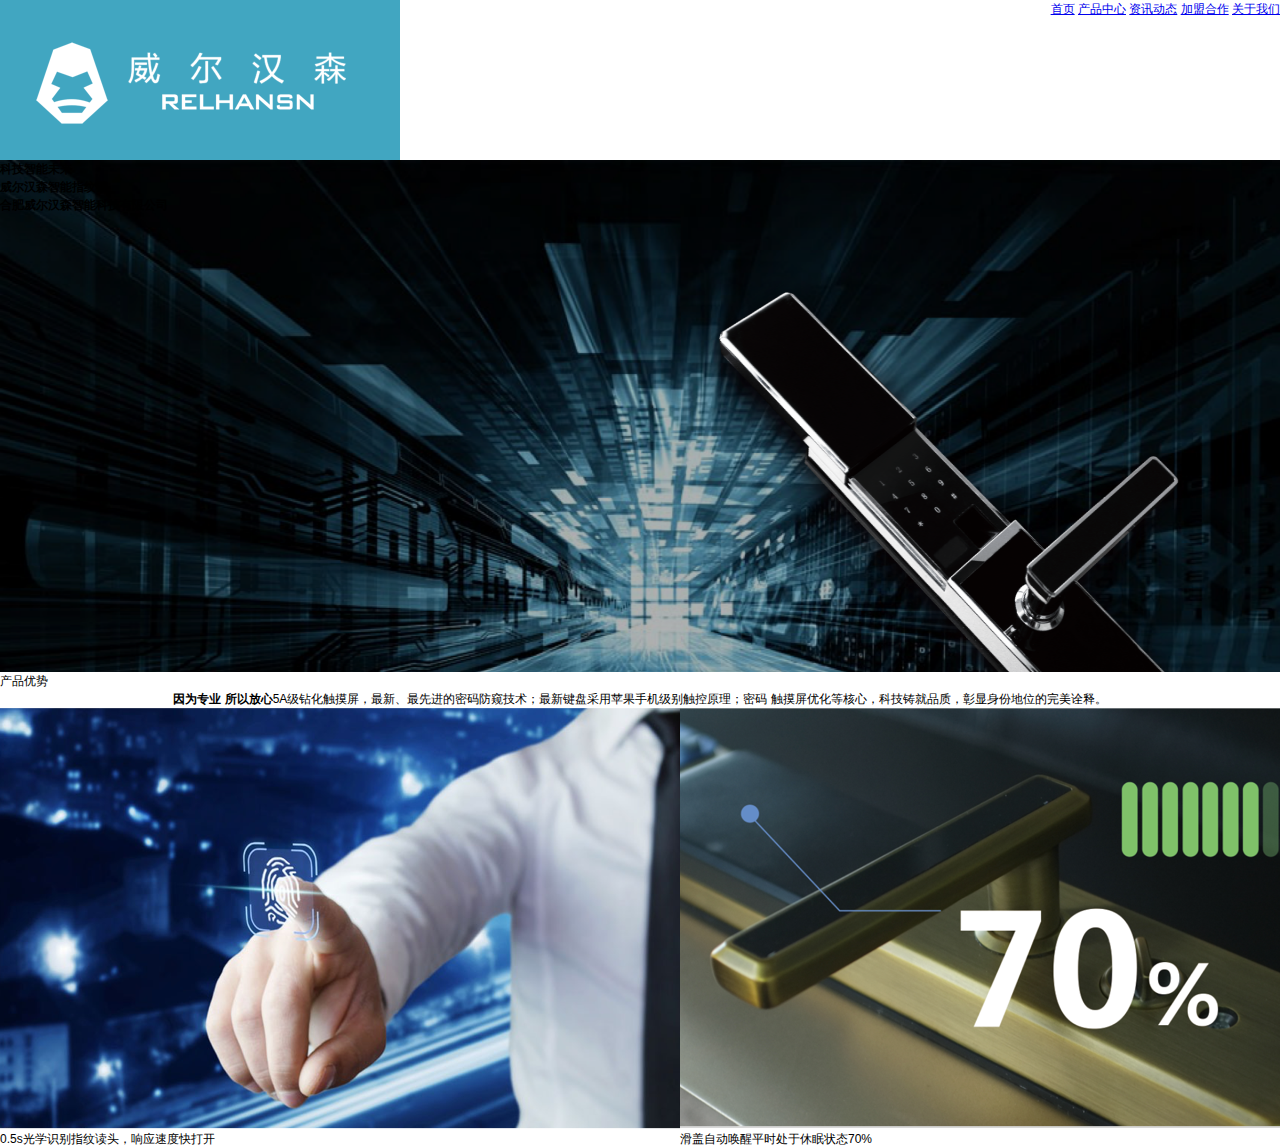
==== index.html @ 06d8fe8d "[advantage] structure finished" ====
<!DOCTYPE html>
<!--[if lt IE 7]>      <html class="no-js lt-ie9 lt-ie8 lt-ie7"> <![endif]-->
<!--[if IE 7]>         <html class="no-js lt-ie9 lt-ie8"> <![endif]-->
<!--[if IE 8]>         <html class="no-js lt-ie9"> <![endif]-->
<!--[if gt IE 8]><!-->
<html class="no-js" lang="en">
<!--<![endif]-->

<head>
    <meta charset="utf-8">
    <meta http-equiv="X-UA-Compatible" content="IE=edge">
    <meta name="description" content="">
    <meta name="viewport" content="width=device-width, initial-scale=1">

    <link rel="stylesheet" href="css/animate.css">
    <link rel="stylesheet" href="css/style.css">

    <title>威尔汉森</title>
</head>

<body>
    <!--[if lt IE 7]>
        <p class="browsehappy">You are using an <strong>outdated</strong> browser. Please <a href="#">upgrade your browser</a> to improve your experience.</p>
    <![endif]-->

    <!-- Navbar -->
    <nav class="wrap nav_wrap">
        <a href="#">
            <img src="./image/nav_logo.png" alt="">
        </a>
        <ul>
            <li>
                <a href="./index.html">
                    <i class="menu_line"></i>
                    首页
                </a>
            </li>
            <li>
                <a href="#">
                    <i class="menu_line"></i>
                    产品中心
                </a>
            </li>
            <li>
                <a href="#">
                    <i class="menu_line"></i>
                    资讯动态
                </a>
            </li>
            <li>
                <a href="./joinus.html">
                    <i class="menu_line"></i>
                    加盟合作
                </a>
            </li>
            <li>
                <a href="#">
                    <i class="menu_line"></i>
                    关于我们
                </a>
            </li>
        </ul>
    </nav>

    <!-- Banner -->
    <header class="banner">
        <h2>科技智能未来</h1>
        <h1>威尔汉森智能指纹锁</h1>
        <h4>合肥威尔汉森智能科技有限公司</h4>
    </header>

    <!-- Advantage -->
    <section class="wrap advantage_wrap">
        <div class="advantage_row">
            <p class="cut_text">产品优势<i class="cut_line"></i></p>
        </div>
        <div class="advantage_row">
            <h1>因为专业 所以放心</h1>
            <p>5A级钻化触摸屏，最新、最先进的密码防窥技术；最新键盘采用苹果手机级别触控原理；密码
                触摸屏优化等核心，科技铸就品质，彰显身份地位的完美诠释。
            </p>
        </div>
        <div class="advantage_row">
            <figure>
                <img src="./image/pic_01.png" alt="">
                <figcaption>0.5s光学识别指纹读头，响应速度快打开</figcaption>
            </figure>
            <figure>
                <img src="./image/pic_02.png" alt="">
                <figcaption>滑盖自动唤醒平时处于休眠状态70%</figcaption>
            </figure>
            <figure>
                <img src="./image/pic_03.png" alt="">
                <figcaption>多门搭配安装90%适用，与门之间完美搭配</figcaption>
            </figure>
        </div>
    </section>

    <section></section>

    <section></section>

    <section></section>

    <section></section>

    <section></section>


    <footer></footer>


</body>

</html>
---- css/style.css ----
@charset "utf-8";

/* Global Reset */

li,
textarea {
  vertical-align: top;
}

article,
aside,
body,
details,
figcaption,
figure,
footer,
header,
hgroup,
html,
iframe,
menu,
nav,
section {
  display: block;
}

html {
  -webkit-text-size-adjust: 100%;
  -ms-text-size-adjust: 100%;
  -webkit-tap-highlight-color: transparent;
}

article,
aside,
blockquote,
body,
button,
code,
dd,
details,
dl,
dt,
fieldset,
figcaption,
figure,
footer,
form,
h1,
h2,
h3,
h4,
h5,
h6,
header,
hgroup,
hr,
input,
legend,
li,
menu,
nav,
ol,
p,
pre,
section,
td,
textarea,
th,
ul {
  margin: 0;
  padding: 0;
}

body,
button,
input,
select,
textarea {
  font: 12px/1.5 'PingFang SC', 'microsoft yahei', tahoma, arial,
    'helvetica neue', 'hiragino sans gb', sans-serif;
}

html[lang=en] body {
  font: 12px/1.5 tahoma, arial, 'helvetica neue', 'hiragino sans gb', sans-serif;
}

h1,
h2,
h3,
h4,
h5,
h6 {
  font-size: 1em;
}

a:active {
  background-color: transparent;
}

a:active,
a:hover,
a:link,
a:visited {
  outline: 0;
  /* *star: expression(this.onFocus=this.blur()); */
}

b,
cite,
code,
em,
i,
small,
th {
  font-size: 1em;
  font-style: normal;
  font-weight: 500;
}

button,
input,
select,
textarea {
  font-size: 1em;
  box-sizing: content-box;
}

button,
input[type=button],
input[type=submit] {
  cursor: pointer;
}

button[disabled],
input[disabled] {
  cursor: default;
}

button::-moz-focus-inner,
input::-moz-focus-inner {
  border: 0;
  padding: 0;
}

textarea {
  overflow: auto;
}

table {
  border-collapse: collapse;
  border-spacing: 0;
}

fieldset,
iframe,
img {
  border: 0;
}

img {
  display: inline-block;
  vertical-align: bottom;
  -ms-interpolation-mode: bicubic;
}

ol,
ul {
  list-style: none;
}

q:after,
q:before {
  content: '';
}

.clearfix:after {
  clear: both;
  content: ".";
  display: block;
  height: 0;
  line-height: 0;
  font-size: 0;
  visibility: hidden;
}

body,
html {
  background: #fff;
  width: 100%;
}

.wrap {
  display: flex;
}

/* Navbar */
nav {
  justify-content: space-between;
}

nav ul li {
  display: inline-block;
}



/* Banner */
.banner {
  background-image: url("../image/banner.png");
  background-size: 100% 100%;
  height: 512px;
}



/* Advantage */
.advantage_wrap {
  flex-wrap: wrap;
}

.advantage_row {
  display: flex;
  flex-basis: 100%;
}

.advantage_row:nth-of-type(2) {
  justify-content: center;
}

.advantage_row:nth-of-type(3) {
  justify-content: space-between;
}
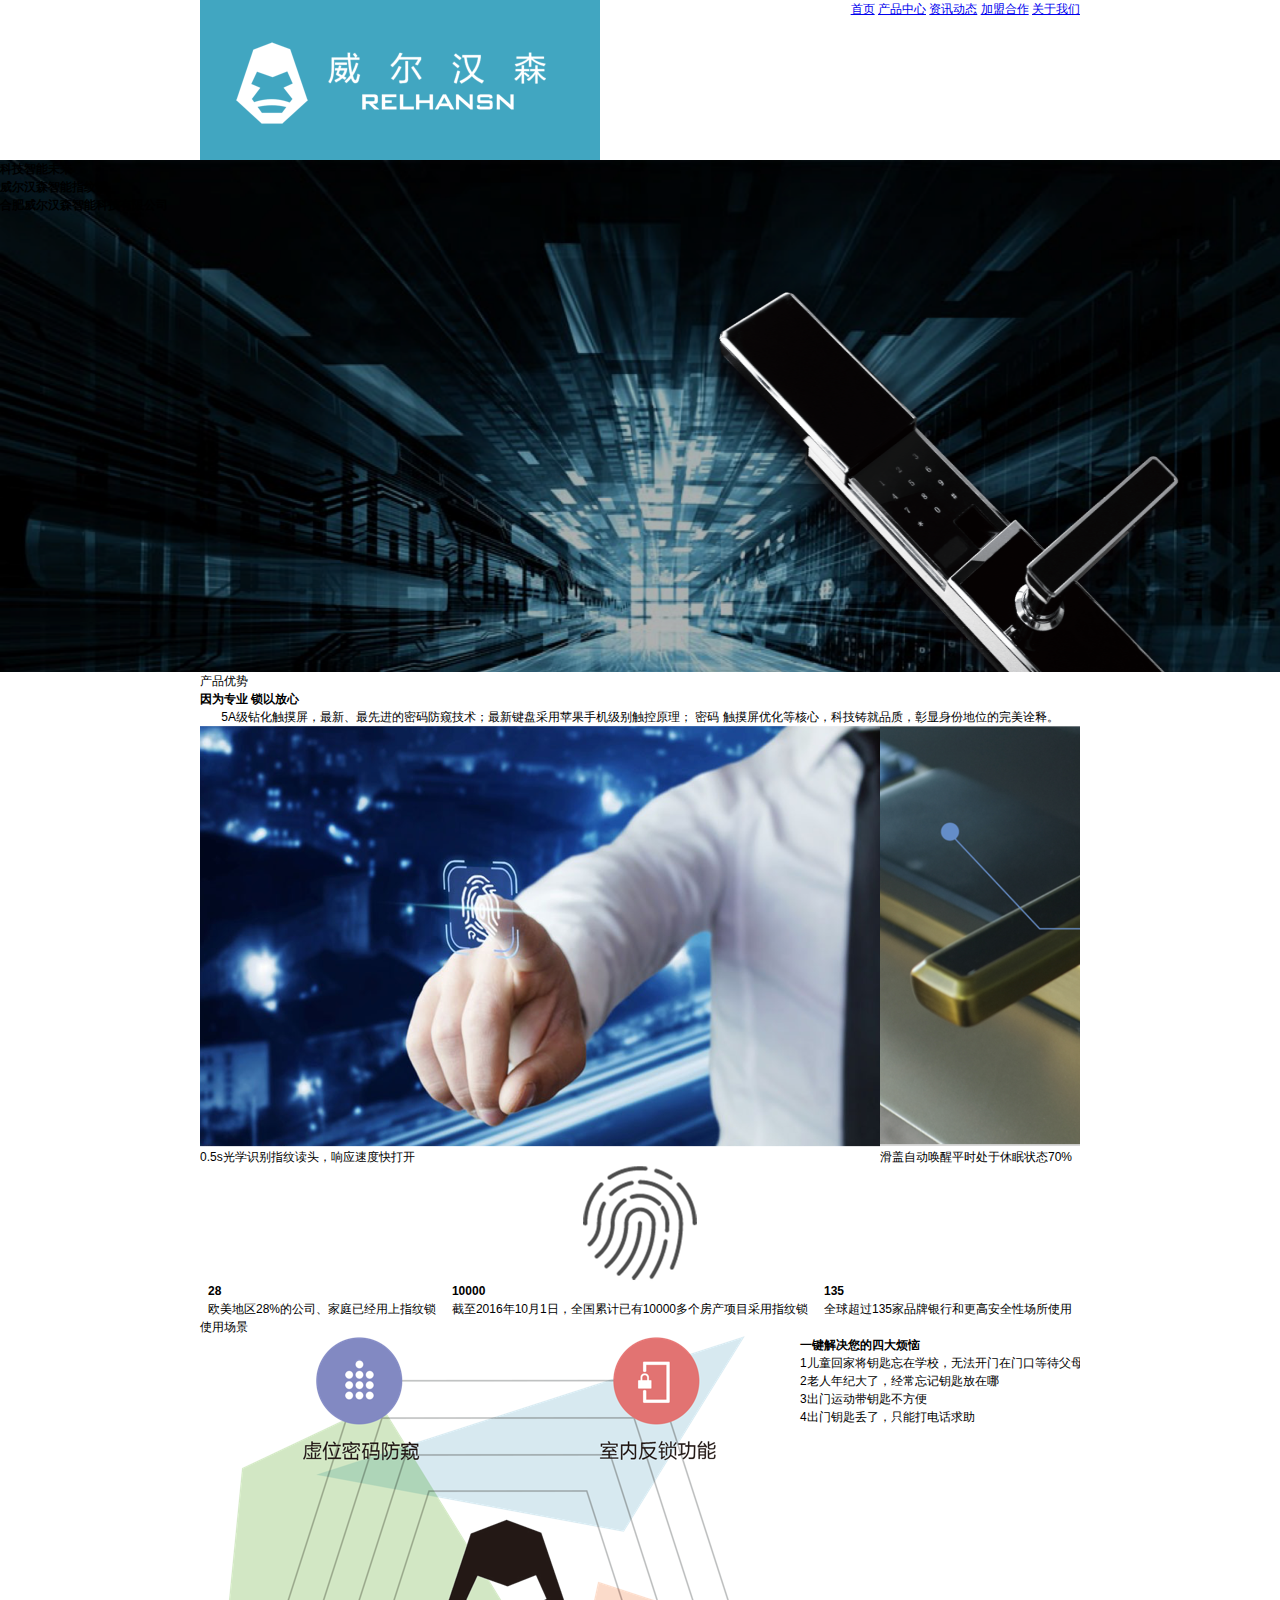
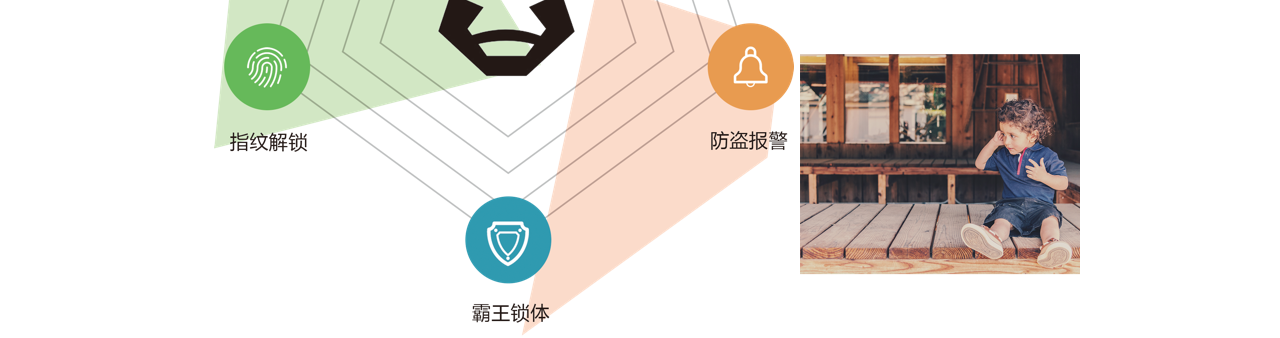
==== commit c9f47772: "[Scene] structure finished" ====
--- a/index.html
+++ b/index.html
@@ -64,21 +64,23 @@
 
     <!-- Banner -->
     <header class="banner">
-        <h2>科技智能未来</h1>
-        <h1>威尔汉森智能指纹锁</h1>
-        <h4>合肥威尔汉森智能科技有限公司</h4>
+        <div>
+            <h2>科技智能未来</h2>
+            <h1>威尔汉森智能指纹锁</h1>
+            <h4>合肥威尔汉森智能科技有限公司</h4>
+        </div>
     </header>
 
     <!-- Advantage -->
+    <div class="cut">
+        <p class="cut_text">产品优势<i class="cut_line"></i></p>
+    </div>
     <section class="wrap advantage_wrap">
         <div class="advantage_row">
-            <p class="cut_text">产品优势<i class="cut_line"></i></p>
+            <h1>因为专业 锁以放心</h1>
         </div>
         <div class="advantage_row">
-            <h1>因为专业 所以放心</h1>
-            <p>5A级钻化触摸屏，最新、最先进的密码防窥技术；最新键盘采用苹果手机级别触控原理；密码
-                触摸屏优化等核心，科技铸就品质，彰显身份地位的完美诠释。
-            </p>
+            <p>5A级钻化触摸屏，最新、最先进的密码防窥技术；最新键盘采用苹果手机级别触控原理； 密码 触摸屏优化等核心，科技铸就品质，彰显身份地位的完美诠释。</p>
         </div>
         <div class="advantage_row">
             <figure>
@@ -96,11 +98,64 @@
         </div>
     </section>
 
-    <section></section>
+    <!-- Data -->
+    <section class="wrap data_wrap">
+        <div class="data_row">
+            <img src="./image/pic_fingerprint.png" alt="fingerprint">
+        </div>
+        <div class="data_row">
+            <div>
+                <h1>28</h1>
+                <p>欧美地区28%的公司、家庭已经用上指纹锁</p>
+            </div>
+            <div>
+                <h1>10000</h1>
+                <p>截至2016年10月1日，全国累计已有10000多个房产项目采用指纹锁</p>
+            </div>
+            <div>
+                <h1>135</h1>
+                <p>全球超过135家品牌银行和更高安全性场所使用</p>
+            </div>
+        </div>
+    </section>
 
-    <section></section>
+    <!-- Scene -->
+    <div class="cut">
+        <p class="cut_text">使用场景<i class="cut_line"></i></p>
+    </div>
+    <section class="wrap scene_wrap">
+        <div class="scene_row">
+            <img src="./image/pic_04.png" alt="">
+        </div>
+        <div class="scene_row">
+            <div class="scene_person">
+                <div>
+                    <h4>一键解决您的四大烦恼</h4>
+                    <ol>
+                        <li><span>1</span>儿童回家将钥匙忘在学校，无法开门在门口等待父母</li>
+                        <li><span>2</span>老人年纪大了，经常忘记钥匙放在哪</li>
+                        <li><span>3</span>出门运动带钥匙不方便</li>
+                        <li><span>4</span>出门钥匙丢了，只能打电话求助</li>
+                    </ol>
+                </div>
+                <div class="sketch_lock">
+                    <img src="./image/pic_sketch.png" alt="">
+                </div>
+            </div>
+            <div class="scene_pic">
+                <img class="scene_pic" src="./image/pic_05.png" alt="kid">
+                <img class="scene_pic" src="./image/pic_06.png" alt="old">
+                <img class="scene_pic" src="./image/pic_07.png" alt="sport">
+                <img class="scene_pic" src="./image/pic_08.png" alt="lost">
+            </div>
+        </div>
+   
+    </section>
 
-    <section></section>
+    <!-- Parameter -->
+    <section>
+
+    </section>
 
     <section></section>
 
--- a/css/style.css
+++ b/css/style.css
@@ -1,6 +1,6 @@
 @charset "utf-8";
 
-/* Global Reset */
+/* Global && Reset */
 
 li,
 textarea {
@@ -168,41 +168,30 @@
   list-style: none;
 }
 
-q:after,
-q:before {
-  content: '';
-}
-
-.clearfix:after {
-  clear: both;
-  content: ".";
-  display: block;
-  height: 0;
-  line-height: 0;
-  font-size: 0;
-  visibility: hidden;
-}
-
 body,
 html {
   background: #fff;
   width: 100%;
 }
 
+nav,
+section {
+  margin: 0 200px;
+}
+
 .wrap {
   display: flex;
+  overflow: hidden;
 }
 
 /* Navbar */
-nav {
+.nav_wrap {
   justify-content: space-between;
 }
 
-nav ul li {
+.nav_wrap ul > li {
   display: inline-block;
 }
-
-
 
 /* Banner */
 .banner {
@@ -211,9 +200,12 @@
   height: 512px;
 }
 
-
+.cut {
+  margin: 0 200px;
+}
 
 /* Advantage */
+
 .advantage_wrap {
   flex-wrap: wrap;
 }
@@ -223,15 +215,50 @@
   flex-basis: 100%;
 }
 
-.advantage_row:nth-of-type(2) {
+.advantage_row:nth-of-type(1) {
+  justify-content: flex-start;
+}
+
+.advantage_row:nth-of-type(2),
+.advantage_row:nth-of-type(3) {
   justify-content: center;
 }
 
-.advantage_row:nth-of-type(3) {
+.advantage_row:nth-of-type(4) {
   justify-content: space-between;
 }
 
-
-
-
- +/* Data */
+.data_wrap {
+  flex-wrap: wrap;
+}
+
+.data_row {
+  display: flex;
+  flex-basis: 100%;
+}
+
+.data_row:nth-of-type(1) {
+  justify-content: center;
+}
+
+.data_row:nth-of-type(2) {
+  justify-content: space-around;
+}
+
+
+
+/* Scene */
+.scene_row {
+  justify-content: space-between;
+}
+
+.scene_person,
+.scene_pic {
+  display: flex;
+}
+
+
+
+/* Parameter */
+
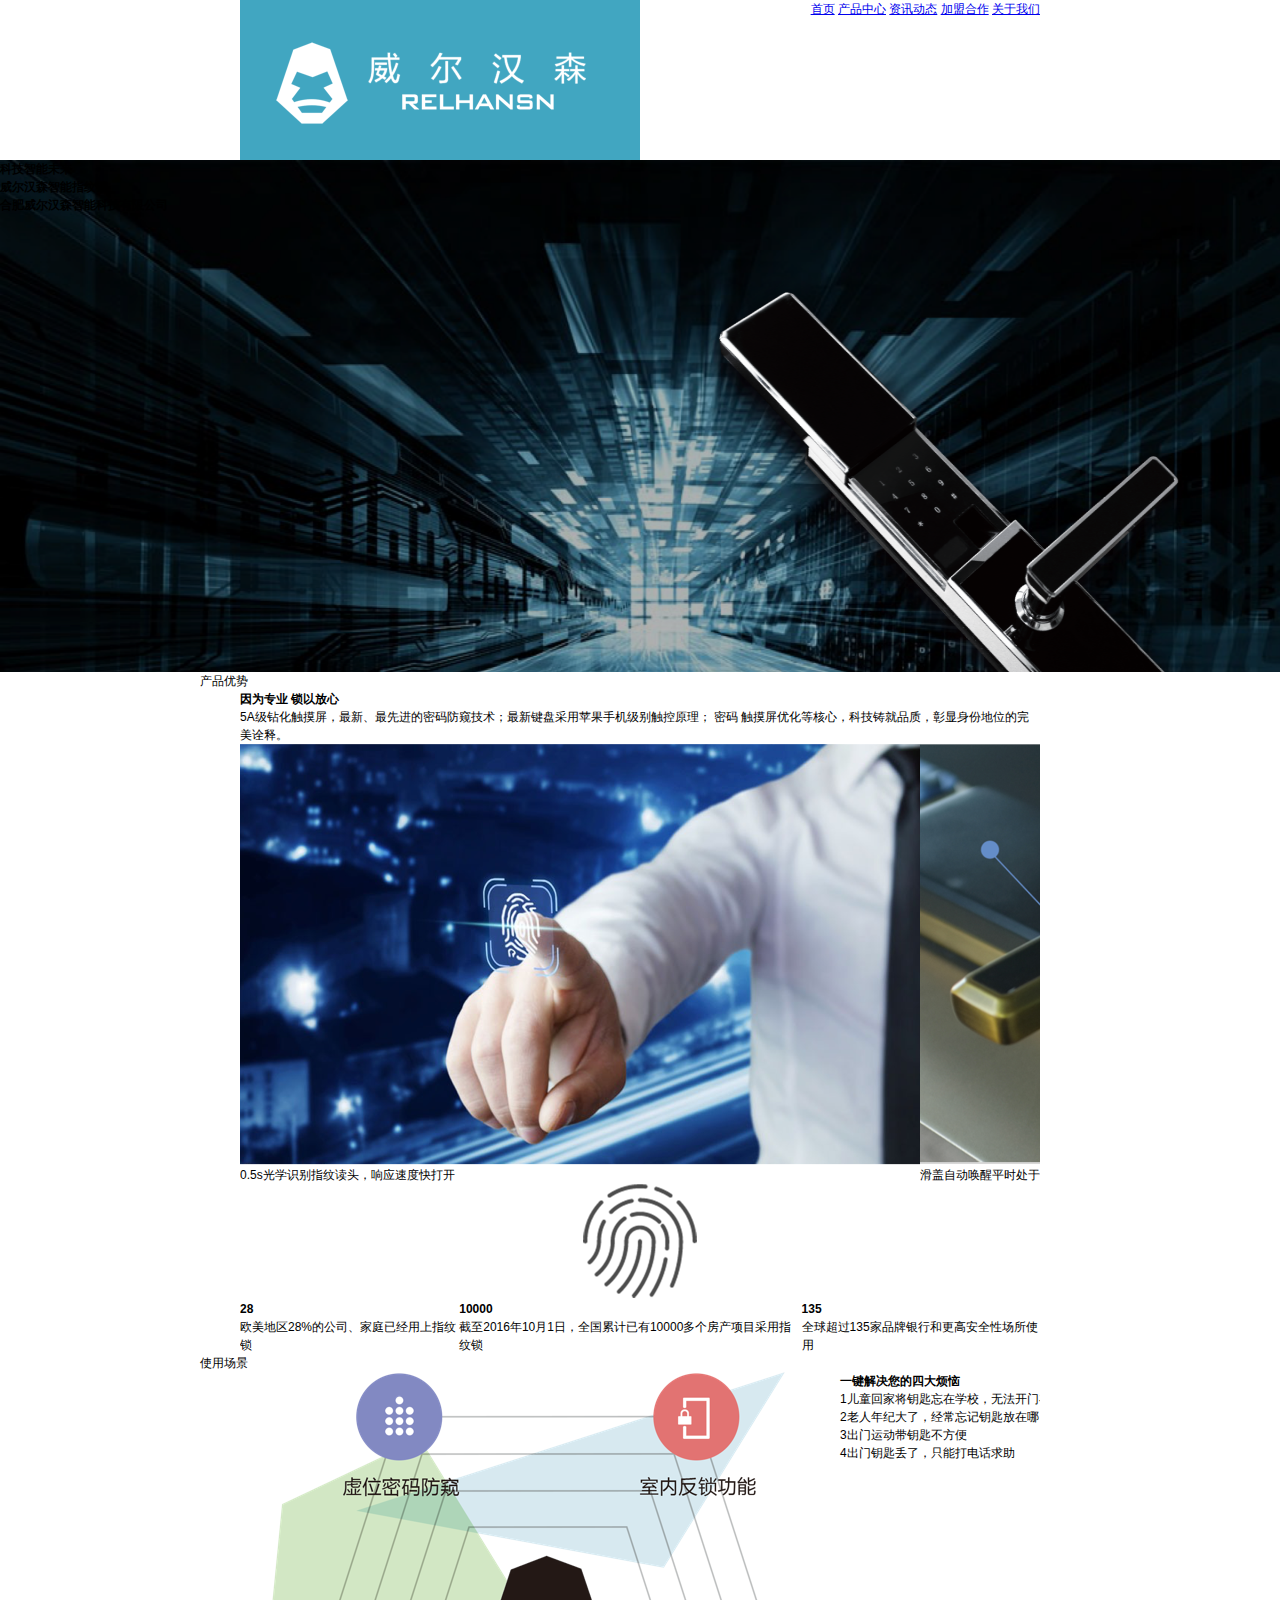
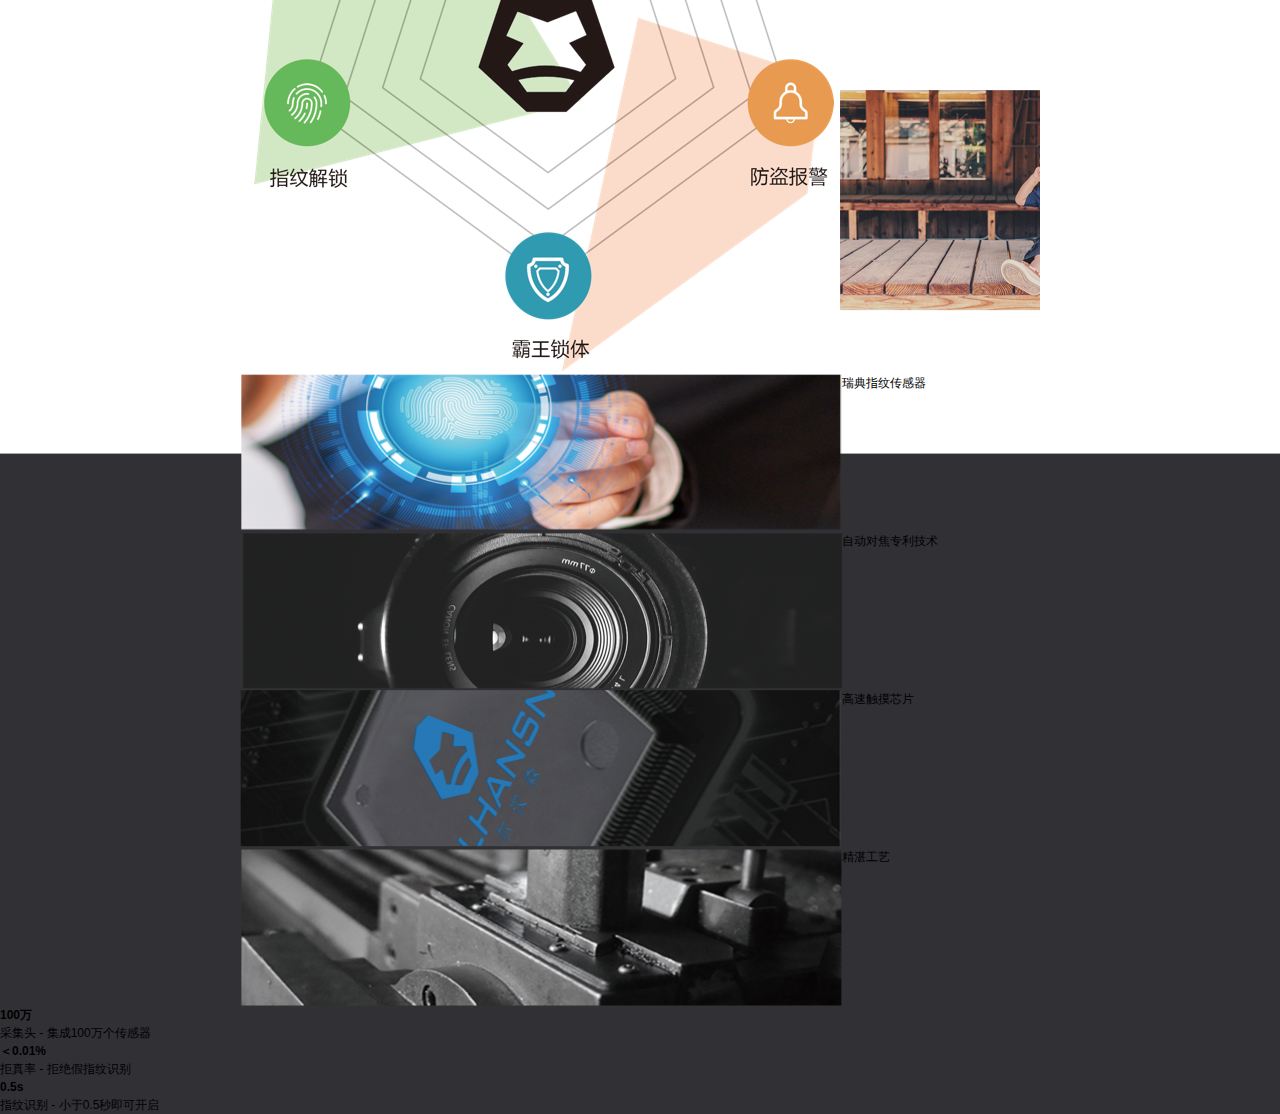
==== commit aa84b07b: "[parameter] structure finished" ====
--- a/index.html
+++ b/index.html
@@ -153,8 +153,40 @@
     </section>
 
     <!-- Parameter -->
-    <section>
-
+    <section class="wrap parameter_wrap">
+        <div class="parameter_row">
+            <figure>
+                <img src="./image/pic_advantage01.png" alt="">
+                <figcaption>瑞典指纹传感器</figcaption>
+            </figure>
+            <figure>
+                <img src="./image/pic_advantage02.png" alt="">
+                <figcaption>自动对焦专利技术</figcaption>
+            </figure>
+            <figure>
+                <img src="./image/pic_advantage03.png" alt="">
+                <figcaption>高速触摸芯片</figcaption>
+            </figure>
+            <figure>
+                <img src="./image/pic_advantage04.png" alt="">
+                <figcaption>精湛工艺</figcaption>                
+            </figure>
+        </div>
+
+        <div class="parameter_row">
+            <div>
+                <h1><span>100</span>万</h1>
+                <p>采集头 - 集成100万个传感器</p>
+            </div>
+            <div>
+                <h1><span>＜0.01%</span></h1>
+                <p>拒真率 - 拒绝假指纹识别</p>
+            </div>
+            <div>
+                <h1><span>0.5s</span></h1>
+                <p>指纹识别 - 小于0.5秒即可开启</p>
+            </div>
+        </div>
     </section>
 
     <section></section>
--- a/css/style.css
+++ b/css/style.css
@@ -176,7 +176,7 @@
 
 nav,
 section {
-  margin: 0 200px;
+  margin: 0 20em;
 }
 
 .wrap {
@@ -261,4 +261,29 @@
 
 
 /* Parameter */
-
+section.parameter_wrap {
+  margin: 0;
+}
+.parameter_wrap {
+  background-image: url("../image/pic_background01.png");
+  flex-wrap: wrap;
+}
+
+.parameter_row {
+  display: row;
+  flex-direction: column;
+}
+
+.parameter_row:nth-of-type(1) > figure {
+  display: flex;
+  margin-left: 20em;
+}
+
+.parameter_row:nth-of-type(2) {
+  margin-right: 20em;
+}
+
+
+
+
+
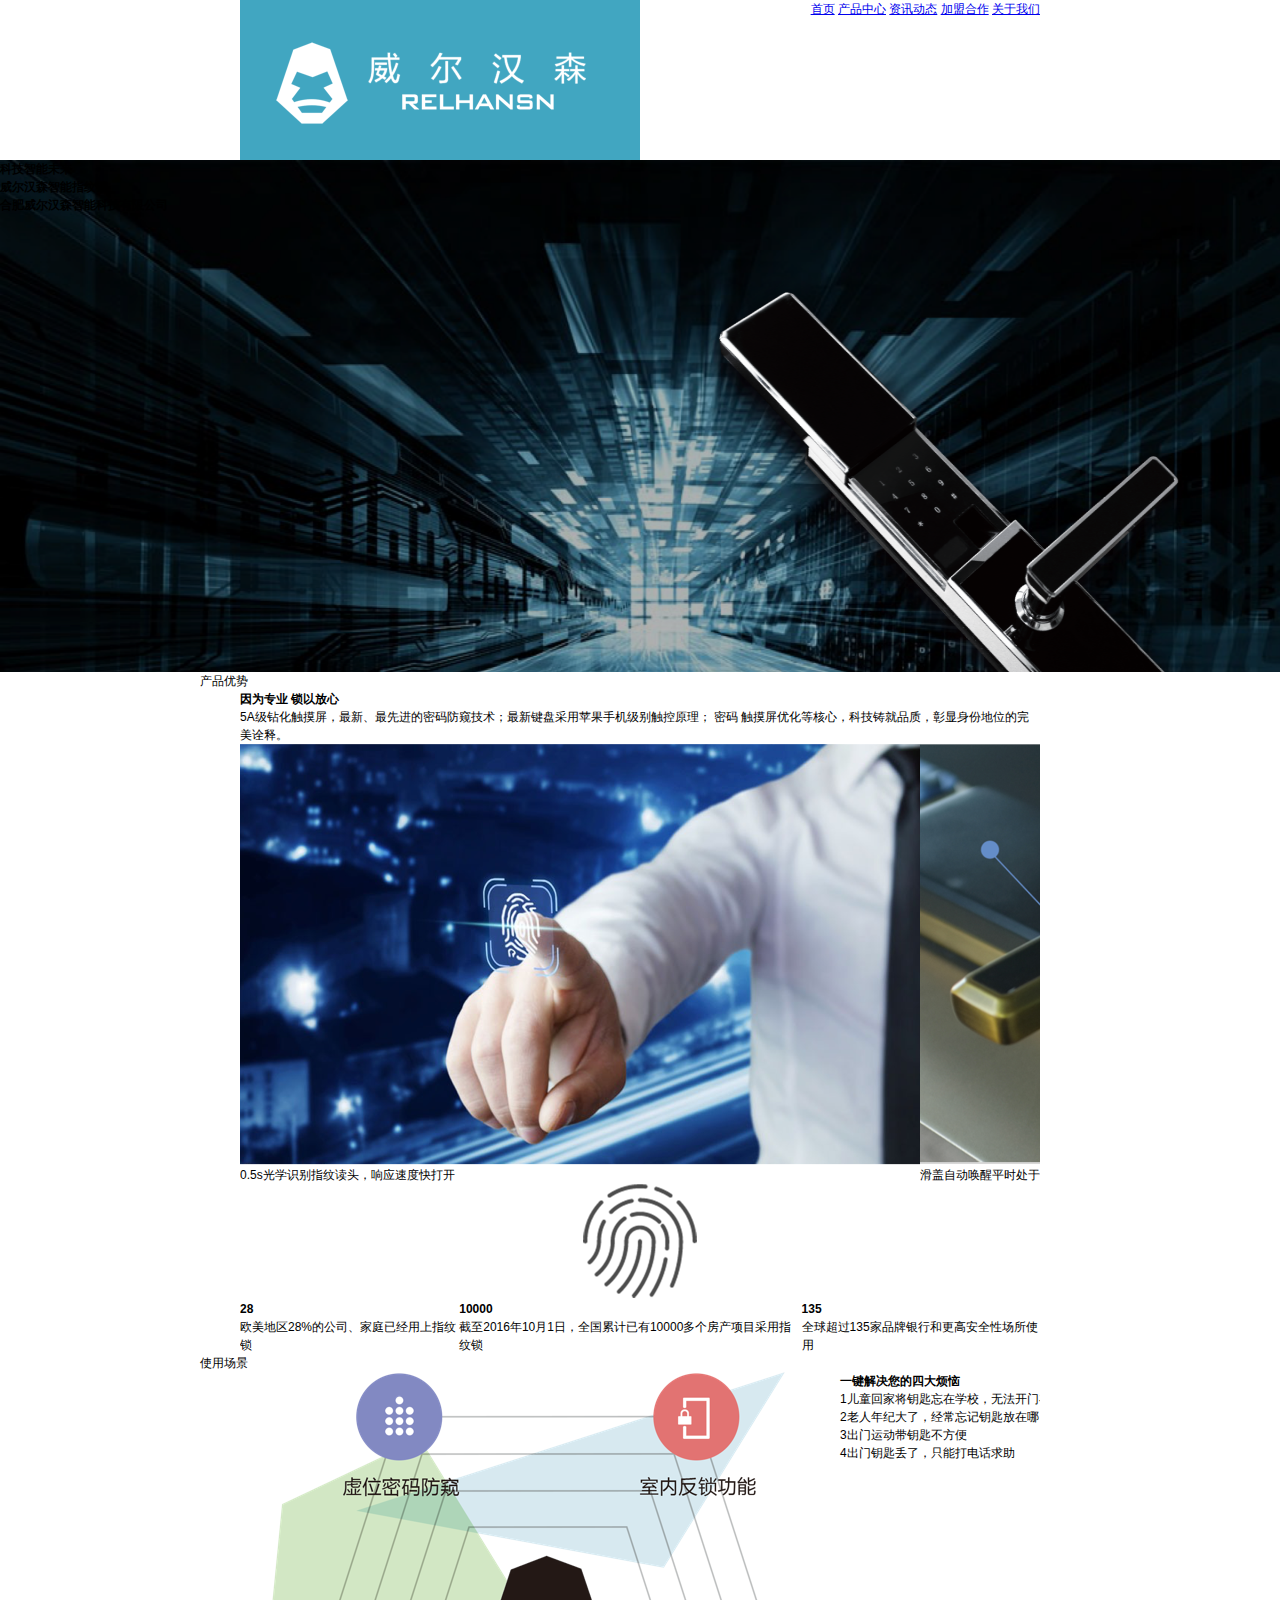
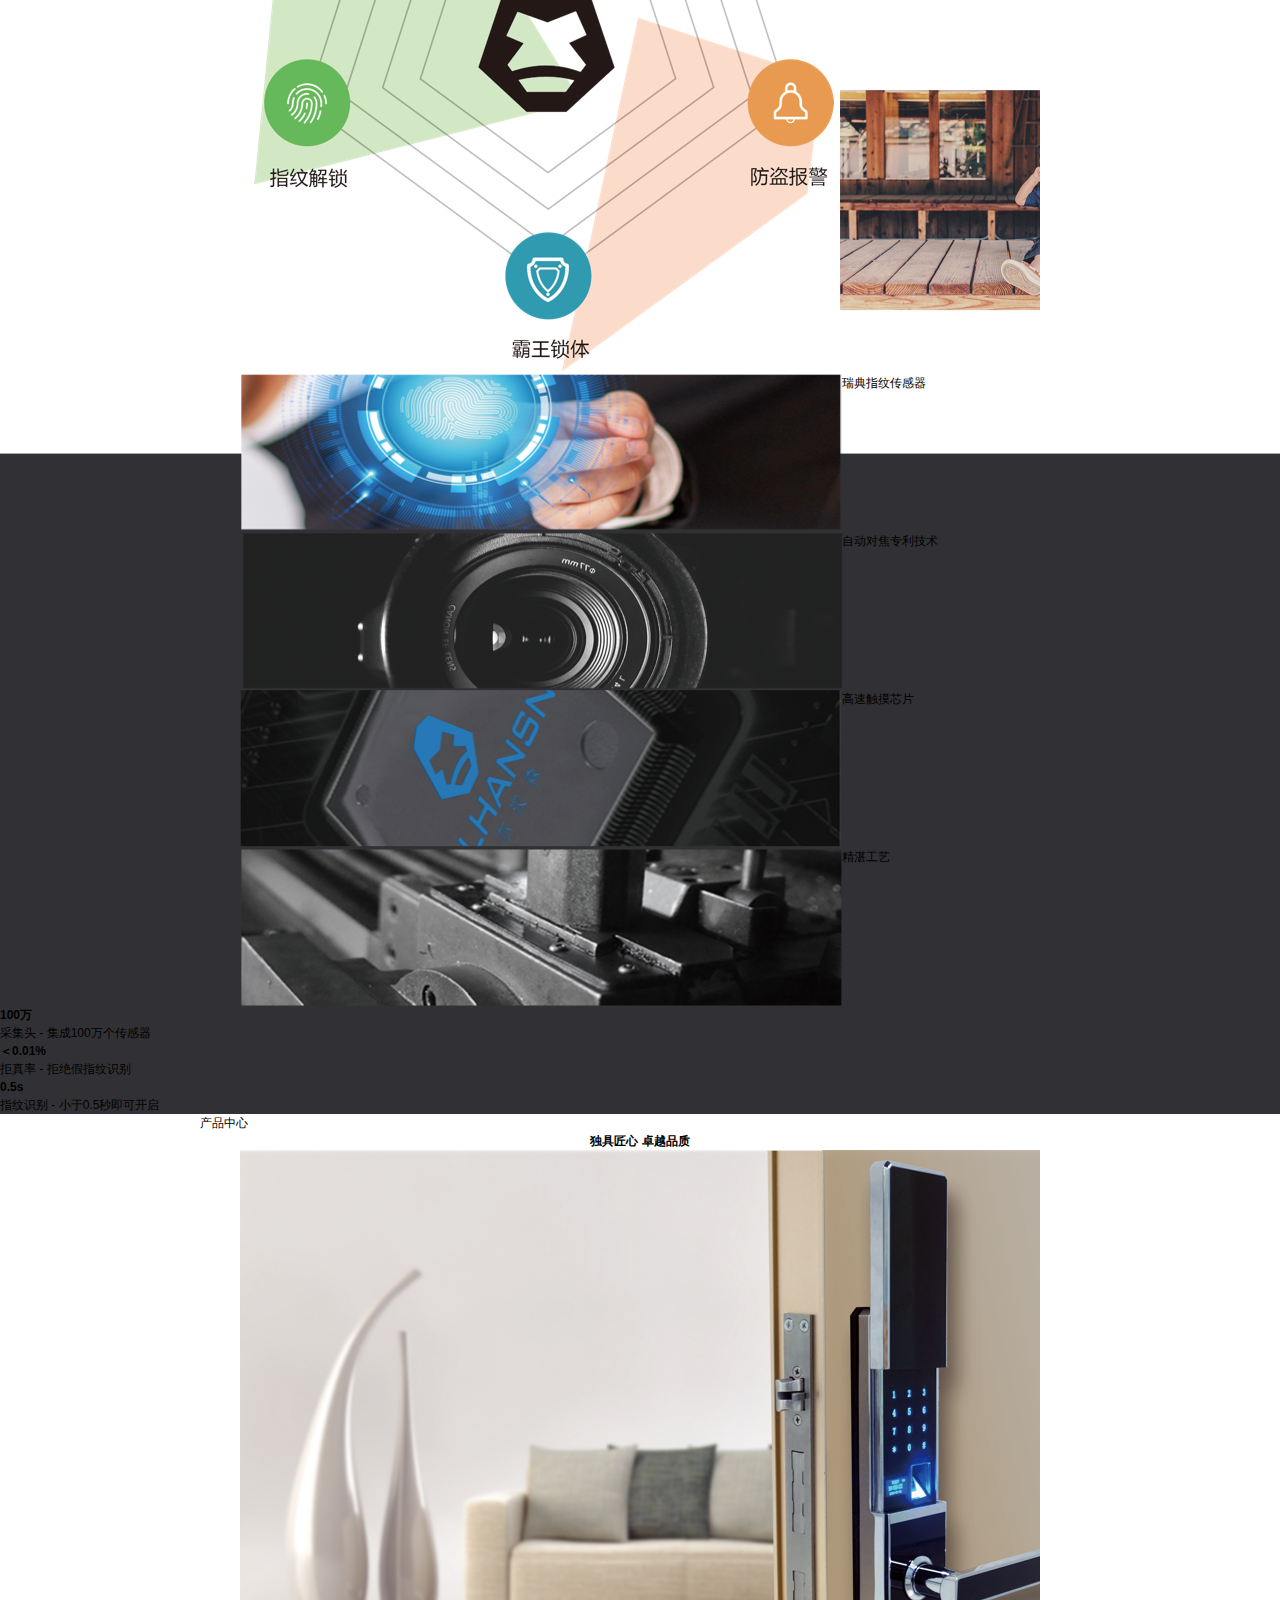
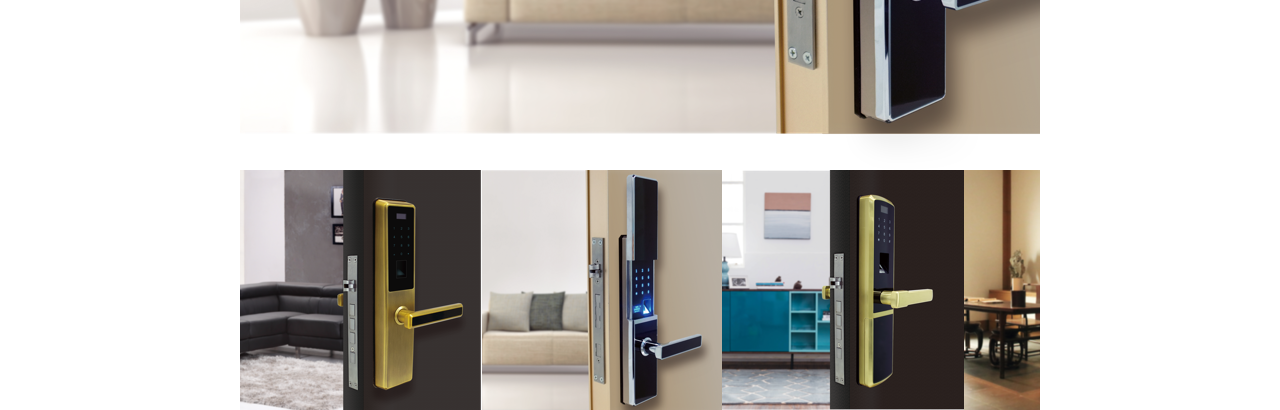
==== commit 8b396673: "[product] strucure finished" ====
--- a/index.html
+++ b/index.html
@@ -189,10 +189,42 @@
         </div>
     </section>
 
+    <!-- Product -->
+    <div class="cut">
+        <p class="cut_text">产品中心<i class="cut_line"></i></p>
+    </div>
+    <section class="wrap product_wrap">
+
+        <div class="product_row">
+            <h1>独具匠心 卓越品质</h1>
+        </div>
+
+        <div class="product_row">
+            <div>
+                <img src="./image/pic_product02.png" alt="product">
+            </div>
+            <div>
+                <h4>低调的奢华科技</h4>
+                <h2>WRHS - FPI SOO3</h2>
+                <p>锁体采用金色全金属拉丝镀锌材质，高贵奢华。5A级钻化触摸屏，键盘采用苹果级别
+                   触控原理，密码触摸屏优化等核心。科技铸就品质，彰显身份地位的完美诠释。
+                </p>
+                <a href="">查看更多 </a>
+            </div>
+        </div>
+
+        <div class="product_row">
+            <img src="./image/pic_product_preview01.png" alt="product_preview01">
+            <img src="./image/pic_product_preview02.png" alt="product_preview02">
+            <img src="./image/pic_product_preview03.png" alt="product_preview03">
+            <img src="./image/pic_product_preview04.png" alt="product_preview04">
+            <img src="./image/pic_product_preview05.png" alt="product_preview05">
+        </div> 
+               
+    </section>
+
     <section></section>
 
-    <section></section>
-
 
     <footer></footer>
 
--- a/css/style.css
+++ b/css/style.css
@@ -270,7 +270,8 @@
 }
 
 .parameter_row {
-  display: row;
+  display: flex;
+  flex-basis: 100%;
   flex-direction: column;
 }
 
@@ -280,10 +281,39 @@
 }
 
 .parameter_row:nth-of-type(2) {
+  justify-content: space-around;
+  align-content: center;
   margin-right: 20em;
 }
 
 
 
-
-
+/* Product */
+.product_wrap {
+  flex-wrap: wrap;
+}
+
+.product_row {
+  display: flex;
+  flex-basis: 100%;
+}
+
+.product_row:nth-of-type(1) {
+  justify-content: center;
+}
+
+.product_row:nth-of-type(2) {
+  justify-content: space-around;
+}
+
+.product_row:nth-of-type(3) {
+  justify-content: center;
+}
+
+
+
+
+
+
+
+
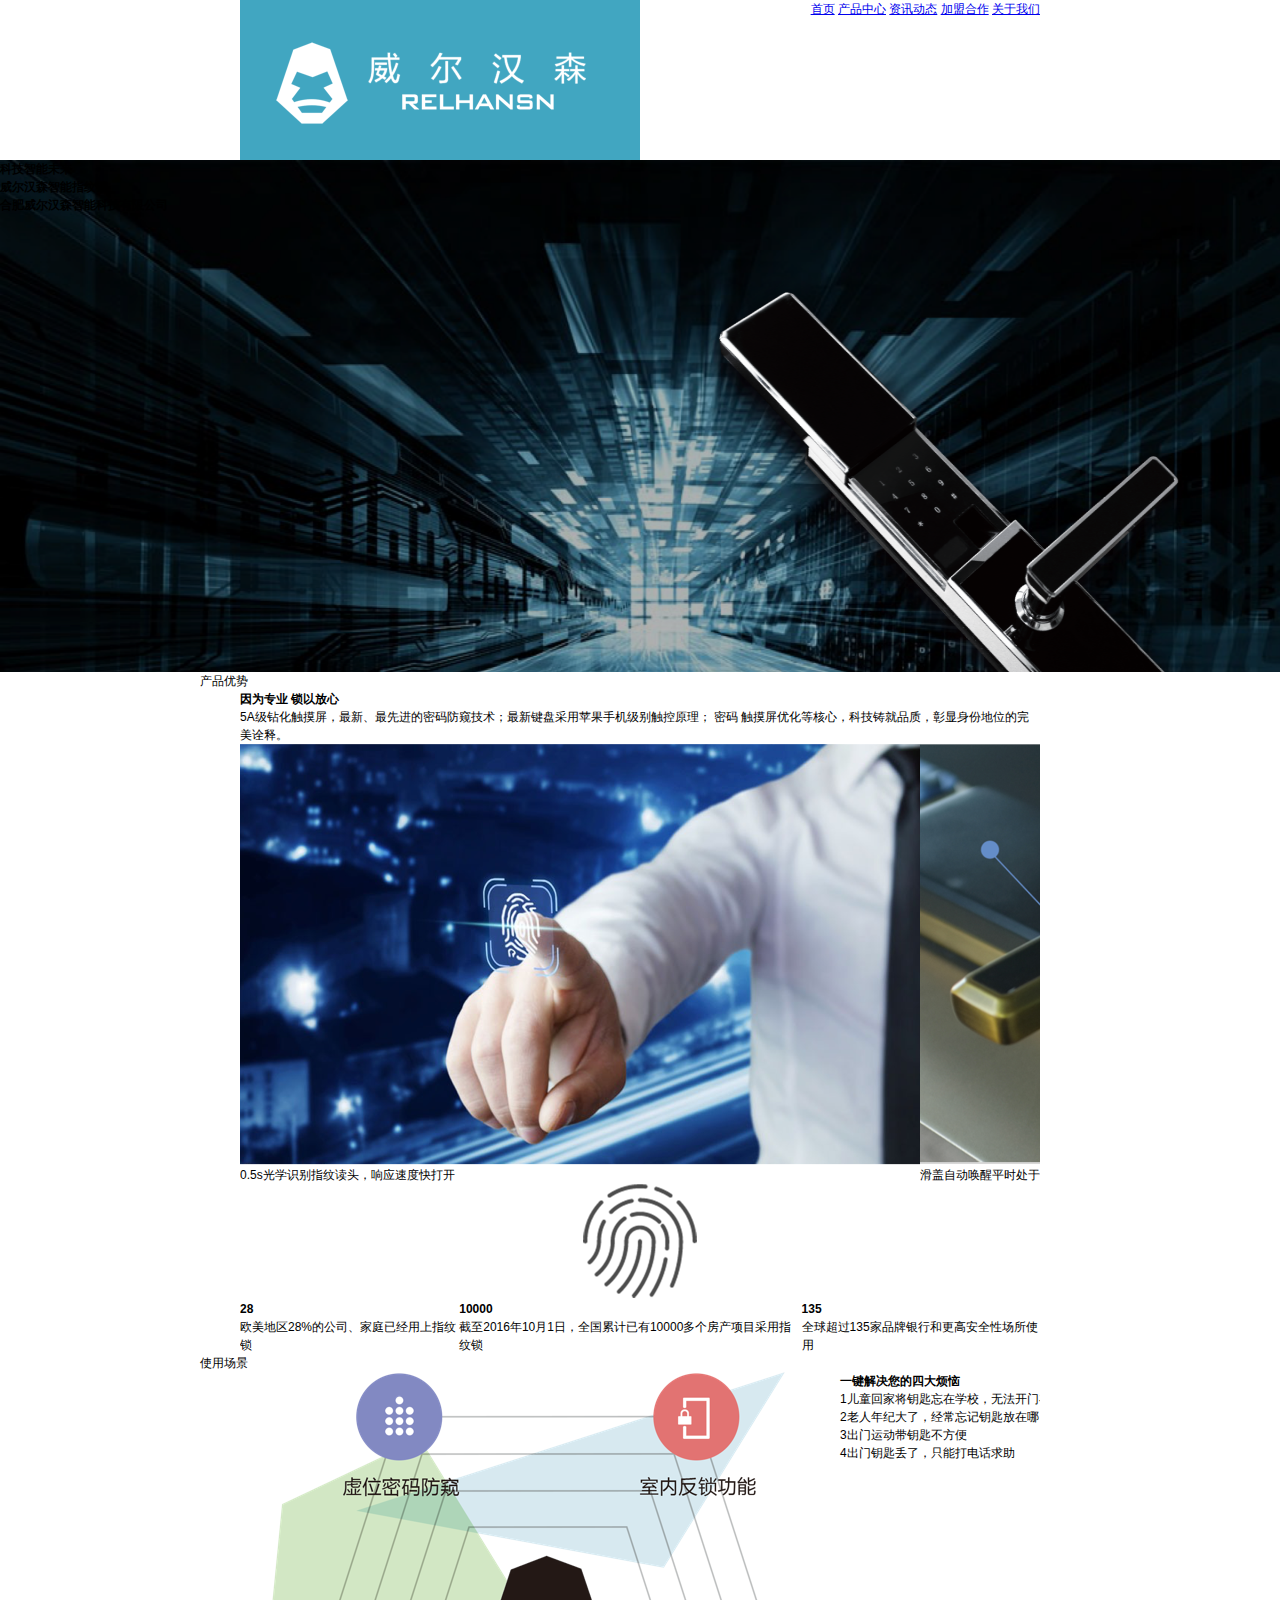
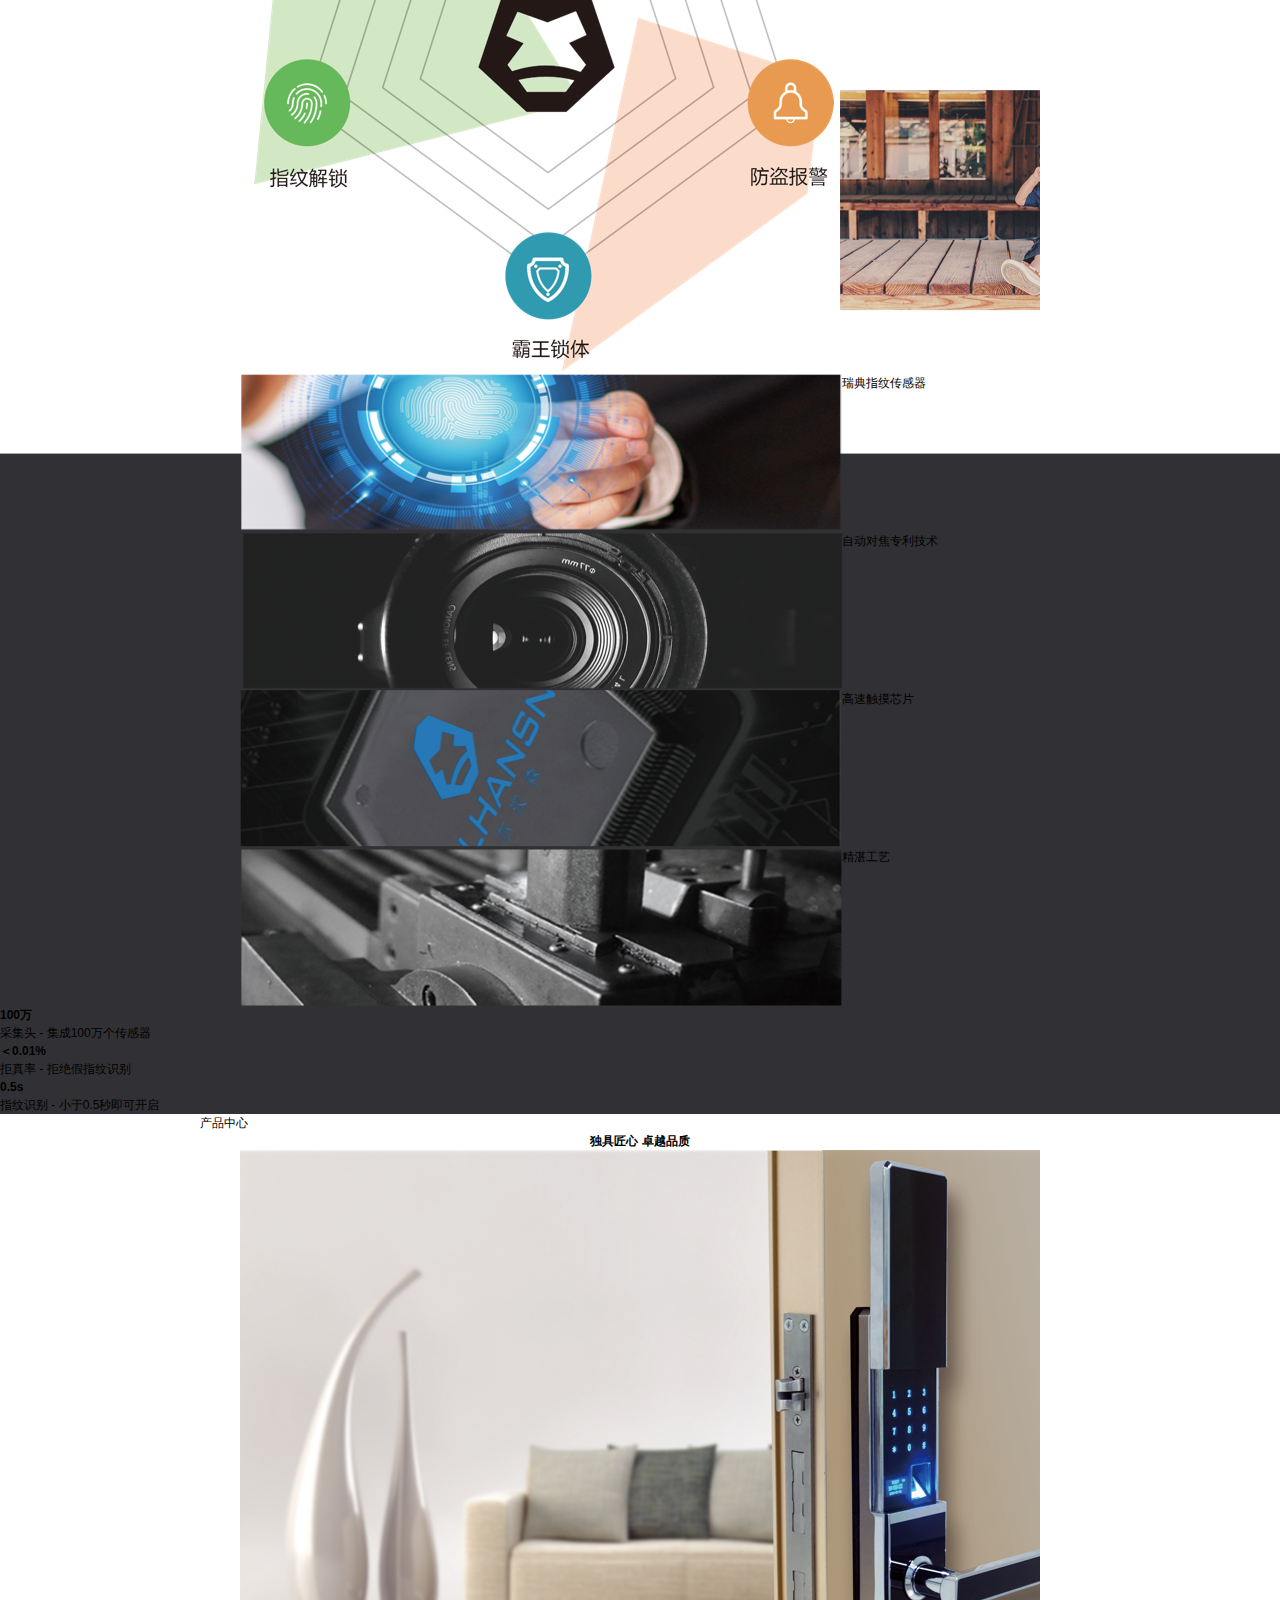
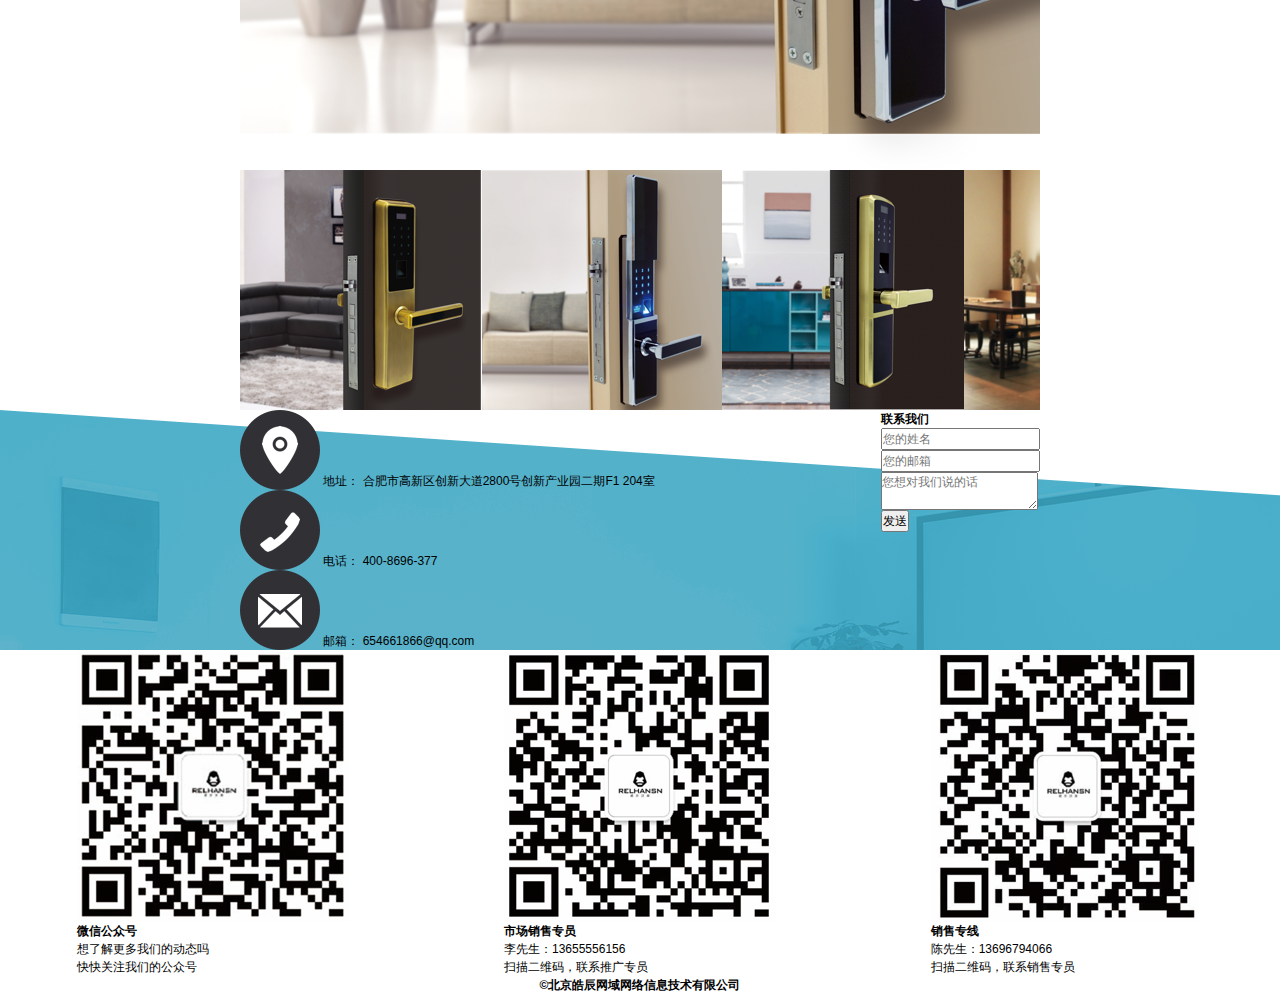
==== commit d92934b7: "[footer] structure finished" ====
--- a/index.html
+++ b/index.html
@@ -223,10 +223,71 @@
                
     </section>
 
-    <section></section>
-
-
-    <footer></footer>
+    <!-- Contact -->
+    <section class="wrap contact_wrap">
+        <div class="contact_row">
+            <div>
+                <img src="./image/icon_location.png" alt="location">
+                <span>地址：</span>
+                <span>合肥市高新区创新大道2800号创新产业园二期F1 204室</span>
+            </div>
+            <div>
+                <img src="./image/icon_phone.png" alt="phone">
+                <span>电话：</span>
+                <span>400-8696-377</span>
+            </div>
+            <div>
+                <img src="./image/icon_email.png" alt="email">
+                <span>邮箱：</span>
+                <span>654661866@qq.com</span>
+            </div>
+        </div>
+        <div class="contact_row">
+            <form class="contact_form" action="" method="">
+                <h2>联系我们</h2>
+                <div>
+                    <input type="text" class="contact_message" name="name" value="" placeholder="您的姓名">
+                </div>
+                <div>    
+                    <input type="email" class="contact_message" name="email" value="" placeholder="您的邮箱">
+                </div>
+                <div>
+                    <textarea name="suggest" placeholder="您想对我们说的话"></textarea>
+                </div>
+                <button type="">发送</button>         
+            </form>
+        </div>
+    </section>
+
+    <!-- Footer -->
+    <footer class="wrap footer_wrap">
+        <div class="footer_row">
+            <figure>
+                <img src="./image/qr_01.png" alt="QR">
+                <figcaption>
+                    <h4>微信公众号</h4>
+                    <p>想了解更多我们的动态吗<br>快快关注我们的公众号</p>
+                </figcaption>
+            </figure>            
+            <figure>
+                <img src="./image/qr_02.png" alt="QR">
+                <figcaption>
+                    <h4>市场销售专员</h4>
+                    <p>李先生：13655556156<br>扫描二维码，联系推广专员</p>
+                </figcaption>
+            </figure>
+            <figure>
+                <img src="./image/qr_03.png" alt="QR">
+                <figcaption>
+                    <h4>销售专线</h4>
+                    <p>陈先生：13696794066<br>扫描二维码，联系销售专员</p>
+                </figcaption>
+            </figure>            
+        </div>
+        <div class="footer_row">
+            <h5>&copy北京皓辰网域网络信息技术有限公司</h5>
+        </div>
+    </footer>
 
 
 </body>
--- a/css/style.css
+++ b/css/style.css
@@ -312,8 +312,48 @@
 
 
 
-
-
-
-
-
+/* Contact */
+section.contact_wrap{
+  margin: 0;
+}
+
+.contact_wrap {
+  flex-wrap: wrap;
+  justify-content: space-between;
+  background-image: url("../image/pic_background02.png");
+}
+
+.contact_row {
+  display: flex;
+  flex-direction: column;
+  justify-content: space-between;
+}
+
+.contact_row:nth-of-type(1) {
+  margin-left: 20em;
+}
+
+.contact_row:nth-of-type(2) {
+  display: block;
+  margin-right: 20em;
+}
+
+
+
+/* Footer */
+.footer_wrap {
+  flex-wrap: wrap;
+}
+
+.footer_row {
+  display: flex;
+  flex-basis: 100%;
+  justify-content: space-around;
+}
+
+
+
+
+
+
+
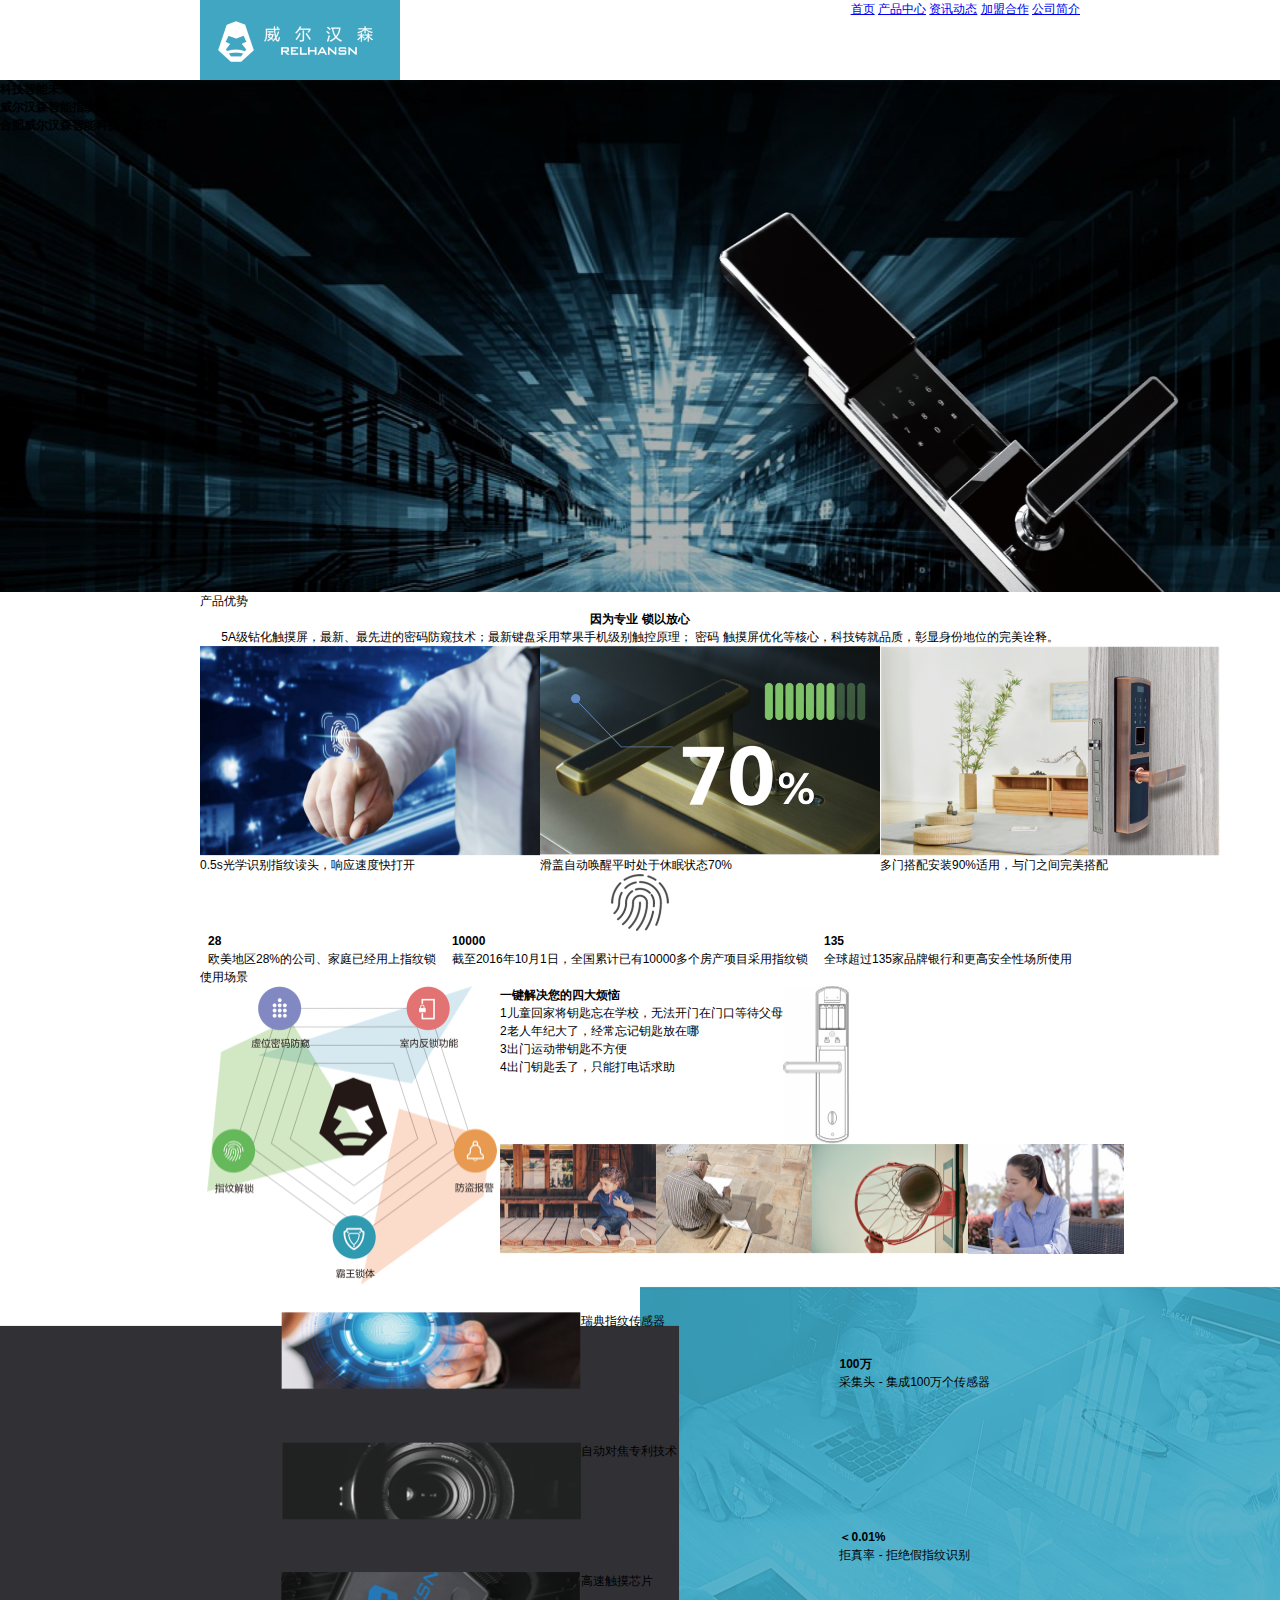
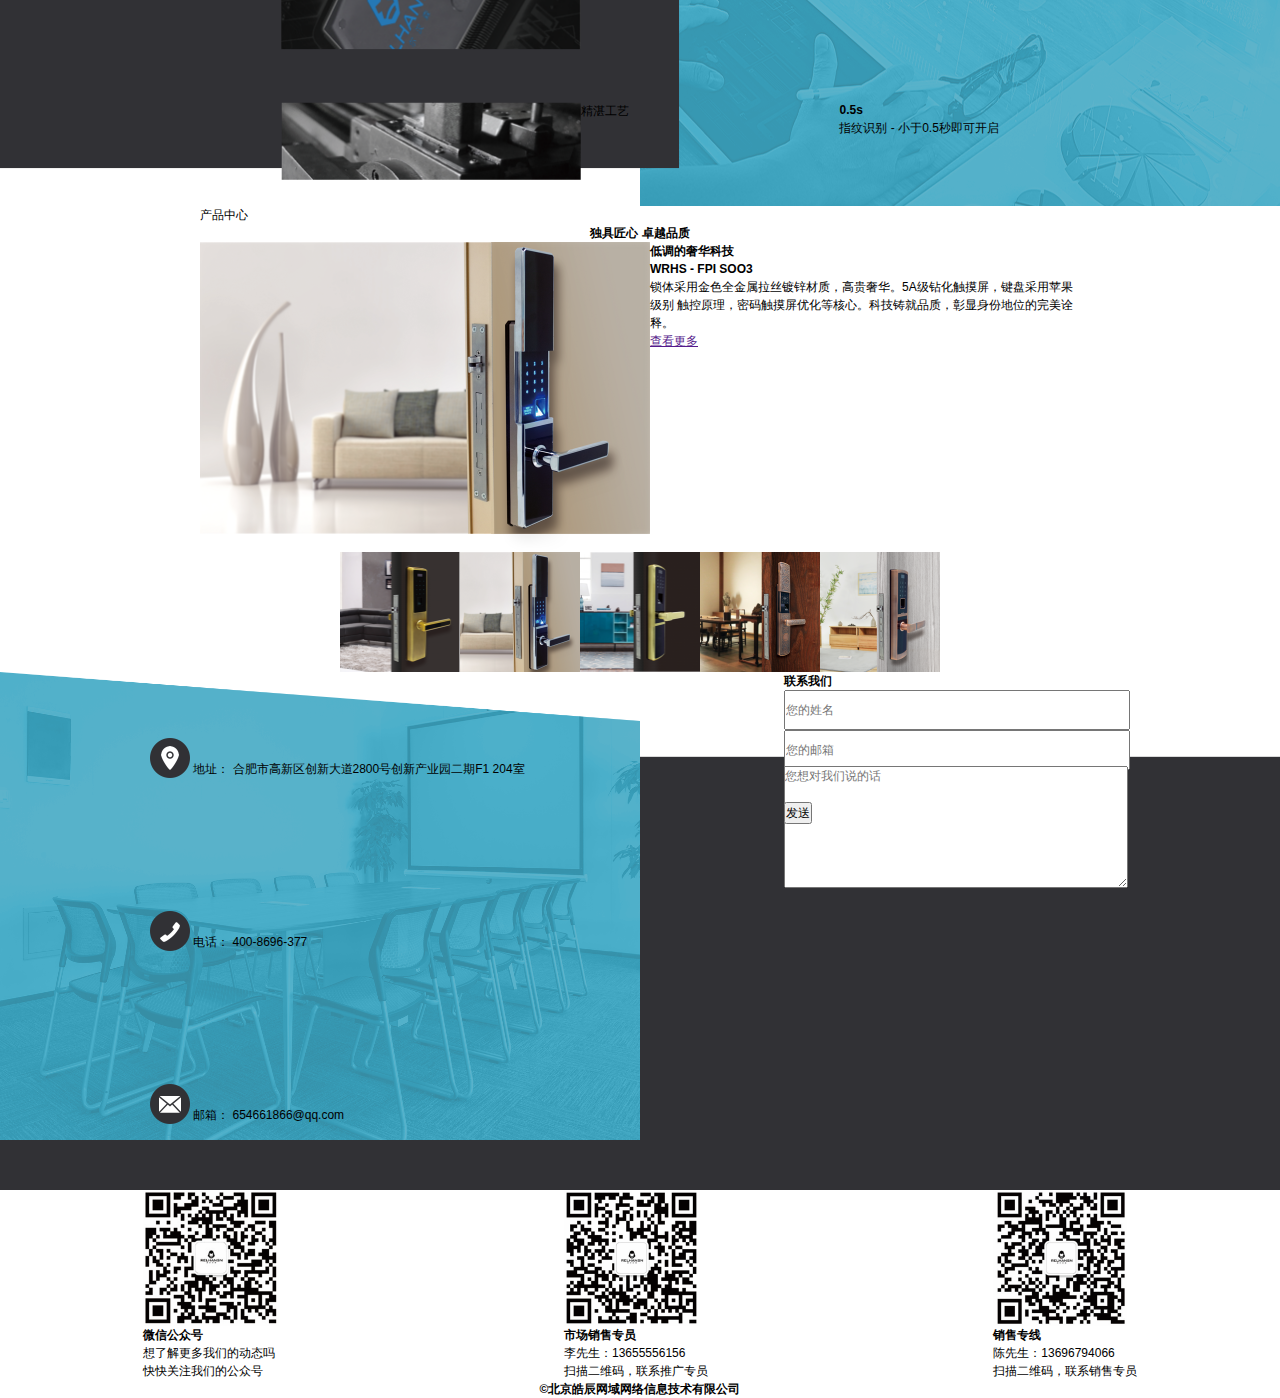
==== commit 545bd25c: "picture size reset" ====
--- a/index.html
+++ b/index.html
@@ -56,7 +56,7 @@
             <li>
                 <a href="#">
                     <i class="menu_line"></i>
-                    关于我们
+                    公司简介
                 </a>
             </li>
         </ul>
@@ -156,20 +156,20 @@
     <section class="wrap parameter_wrap">
         <div class="parameter_row">
             <figure>
-                <img src="./image/pic_advantage01.png" alt="">
+                <img src="./image/pic_advantage01.png" alt="advantage_01">
                 <figcaption>瑞典指纹传感器</figcaption>
             </figure>
             <figure>
-                <img src="./image/pic_advantage02.png" alt="">
+                <img src="./image/pic_advantage02.png" alt="advantage_02">
                 <figcaption>自动对焦专利技术</figcaption>
             </figure>
             <figure>
-                <img src="./image/pic_advantage03.png" alt="">
+                <img src="./image/pic_advantage03.png" alt="advantage_03">
                 <figcaption>高速触摸芯片</figcaption>
             </figure>
             <figure>
-                <img src="./image/pic_advantage04.png" alt="">
-                <figcaption>精湛工艺</figcaption>                
+                <img src="./image/pic_advantage04.png" alt="advantage_04">
+                <figcaption>精湛工艺</figcaption>              
             </figure>
         </div>
 
@@ -246,13 +246,13 @@
             <form class="contact_form" action="" method="">
                 <h2>联系我们</h2>
                 <div>
-                    <input type="text" class="contact_message" name="name" value="" placeholder="您的姓名">
-                </div>
-                <div>    
-                    <input type="email" class="contact_message" name="email" value="" placeholder="您的邮箱">
-                </div>
-                <div>
-                    <textarea name="suggest" placeholder="您想对我们说的话"></textarea>
+                    <input type="text" class="form_element" name="name" value="" placeholder="您的姓名">
+                </div>
+                <div class="form_element">    
+                    <input type="email" class="form_element" name="email" value="" placeholder="您的邮箱">
+                </div>
+                <div class="form_element">
+                    <textarea class="form_element" name="suggest" placeholder="您想对我们说的话"></textarea>
                 </div>
                 <button type="">发送</button>         
             </form>
--- a/css/style.css
+++ b/css/style.css
@@ -80,7 +80,7 @@
     'helvetica neue', 'hiragino sans gb', sans-serif;
 }
 
-html[lang=en] body {
+html body {
   font: 12px/1.5 tahoma, arial, 'helvetica neue', 'hiragino sans gb', sans-serif;
 }
 
@@ -170,23 +170,28 @@
 
 body,
 html {
+  font-size: 62.5%;
   background: #fff;
   width: 100%;
 }
 
 nav,
 section {
-  margin: 0 20em;
-}
-
+  margin: 0 200px;
+}
+
+/* Navbar */
 .wrap {
   display: flex;
-  overflow: hidden;
-}
-
-/* Navbar */
+}
+
 .nav_wrap {
   justify-content: space-between;
+}
+
+.nav_wrap a img {
+  height: 80px;
+  width: 200px;
 }
 
 .nav_wrap ul > li {
@@ -213,19 +218,13 @@
 .advantage_row {
   display: flex;
   flex-basis: 100%;
-}
-
-.advantage_row:nth-of-type(1) {
-  justify-content: flex-start;
-}
-
-.advantage_row:nth-of-type(2),
-.advantage_row:nth-of-type(3) {
   justify-content: center;
 }
 
-.advantage_row:nth-of-type(4) {
-  justify-content: space-between;
+.advantage_row:nth-of-type(3) figure img {
+  height: 210px;
+  width: 340px;
+  overflow: hidden;
 }
 
 /* Data */
@@ -246,7 +245,10 @@
   justify-content: space-around;
 }
 
-
+.data_row:nth-of-type(1) > img {
+  height: 58px;
+  width: 58px;
+}
 
 /* Scene */
 .scene_row {
@@ -258,7 +260,20 @@
   display: flex;
 }
 
-
+.scene_row:nth-of-type(1) img {
+  height: 300px;
+  width: 300px;
+}
+
+.sketch_lock img {
+  height: 158px;
+  width: 66px;
+}
+
+.scene_pic > img {
+  height: 110px;
+  width: 156px;
+}
 
 /* Parameter */
 section.parameter_wrap {
@@ -266,27 +281,31 @@
 }
 .parameter_wrap {
   background-image: url("../image/pic_background01.png");
-  flex-wrap: wrap;
+  background-size: 100% 100%;
+  flex-wrap: wrap;
+  justify-content: space-around;
+  height: 520px;
 }
 
 .parameter_row {
   display: flex;
-  flex-basis: 100%;
   flex-direction: column;
-}
-
-.parameter_row:nth-of-type(1) > figure {
-  display: flex;
-  margin-left: 20em;
+  justify-content: space-around;
+}
+
+.parameter_row:nth-of-type(1) figure {
+  display: flex;
+  margin-left: 200px;
+}
+
+.parameter_row:nth-of-type(1) figure > img {
+  height: 78px;
+  width: 300px;
 }
 
 .parameter_row:nth-of-type(2) {
-  justify-content: space-around;
-  align-content: center;
-  margin-right: 20em;
-}
-
-
+  margin-right: 200px;
+}
 
 /* Product */
 .product_wrap {
@@ -298,46 +317,66 @@
   flex-basis: 100%;
 }
 
-.product_row:nth-of-type(1) {
-  justify-content: center;
-}
-
-.product_row:nth-of-type(2) {
-  justify-content: space-around;
-}
-
+.product_row:nth-of-type(1),
 .product_row:nth-of-type(3) {
   justify-content: center;
 }
 
-
+.product_row:nth-of-type(2) {
+  justify-content: space-around;
+}
+
+.product_row:nth-of-type(2) img {
+  height: 310px;
+  width: 450px;
+}
+
+.product_row:nth-of-type(3) img {
+  height: 120px;
+  width: 120px;
+}
 
 /* Contact */
-section.contact_wrap{
+section.contact_wrap {
   margin: 0;
 }
 
 .contact_wrap {
   flex-wrap: wrap;
-  justify-content: space-between;
+  justify-content: space-around;
   background-image: url("../image/pic_background02.png");
+  background-size: 100% 100%;
+  height: 518px;
 }
 
 .contact_row {
   display: flex;
   flex-direction: column;
-  justify-content: space-between;
+  justify-content: space-around;
 }
 
 .contact_row:nth-of-type(1) {
-  margin-left: 20em;
+  margin-left: 20px;
+}
+
+.contact_row:nth-of-type(1) div img {
+  height: 40px;
+  width: 40px;
 }
 
 .contact_row:nth-of-type(2) {
   display: block;
-  margin-right: 20em;
-}
-
+  margin-right: 20px;
+}
+
+.form_element {
+  width: 342px;
+  height: 36px;
+}
+
+.form_element textarea {
+  height: 120px;
+}
 
 
 /* Footer */
@@ -351,9 +390,7 @@
   justify-content: space-around;
 }
 
-
-
-
-
-
-
+.footer_row:nth-of-type(1) figure img {
+  height: 136px;
+  width: 136px;
+}
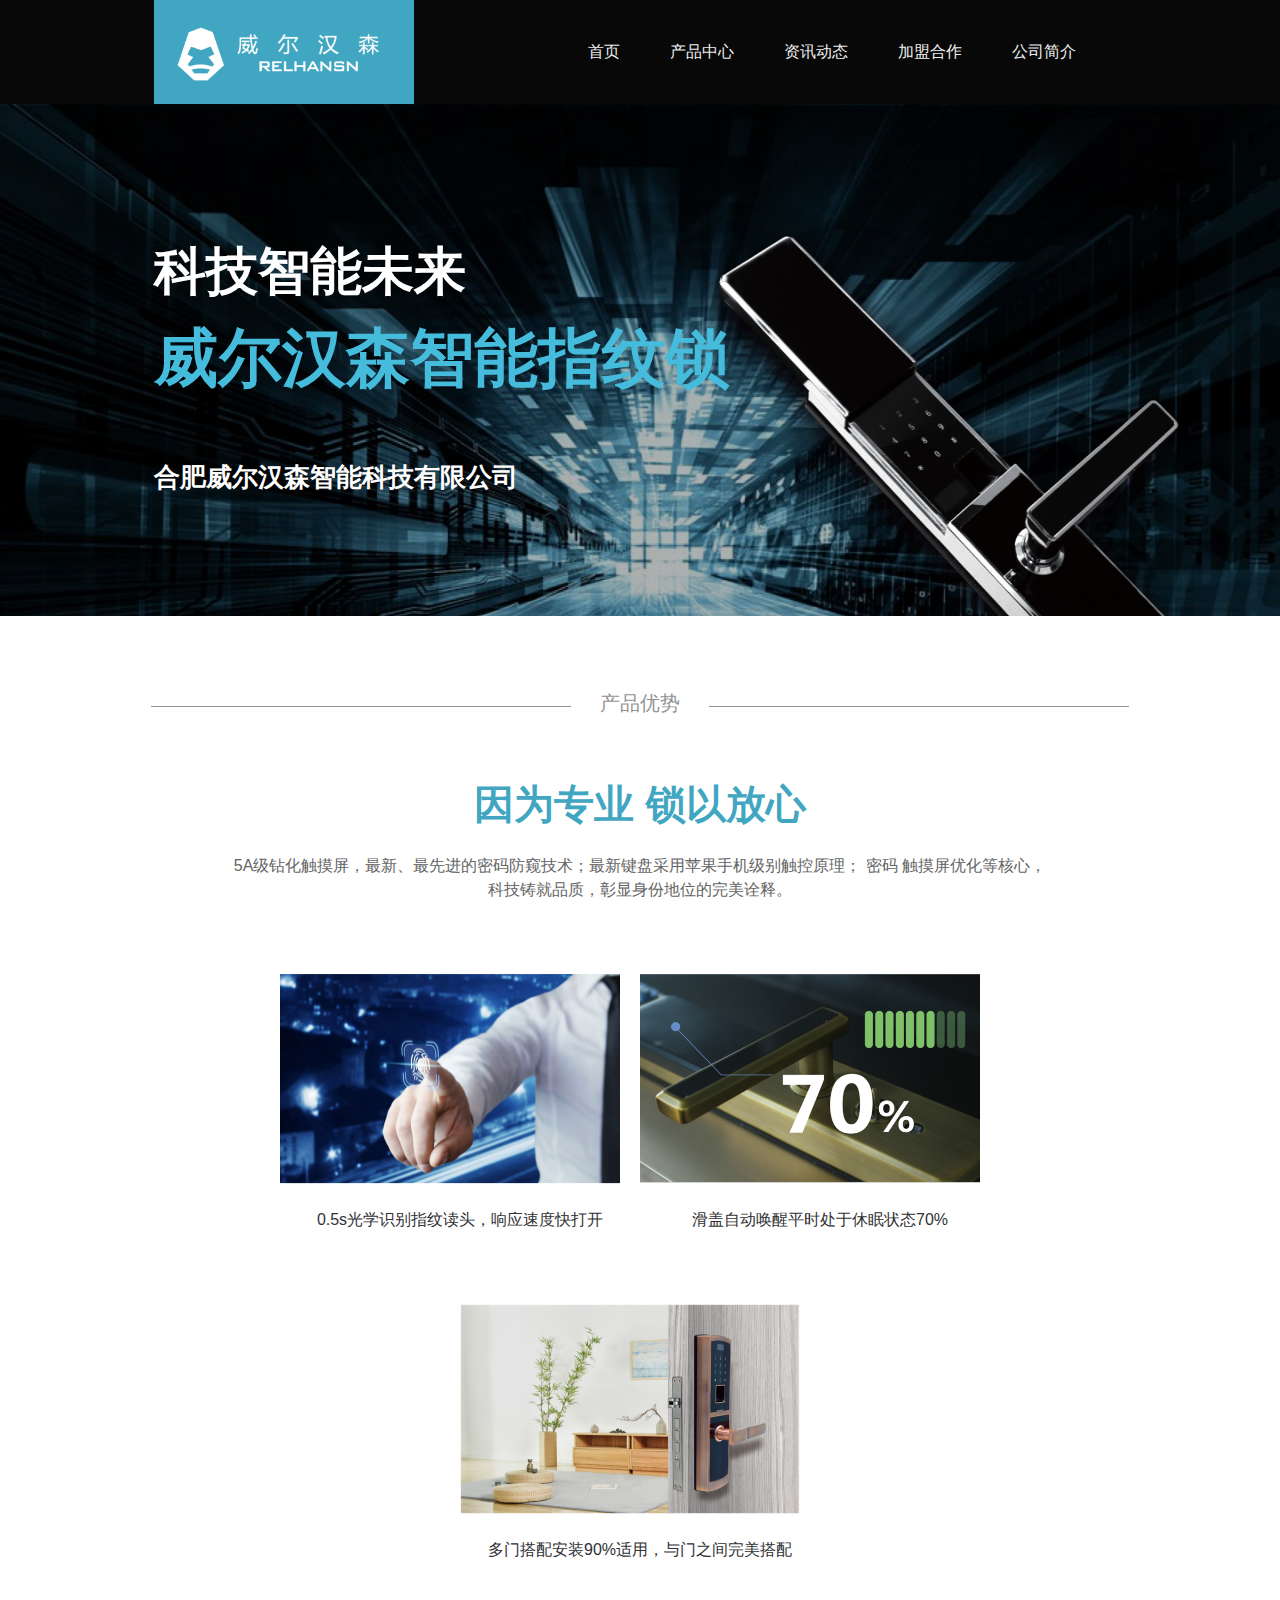
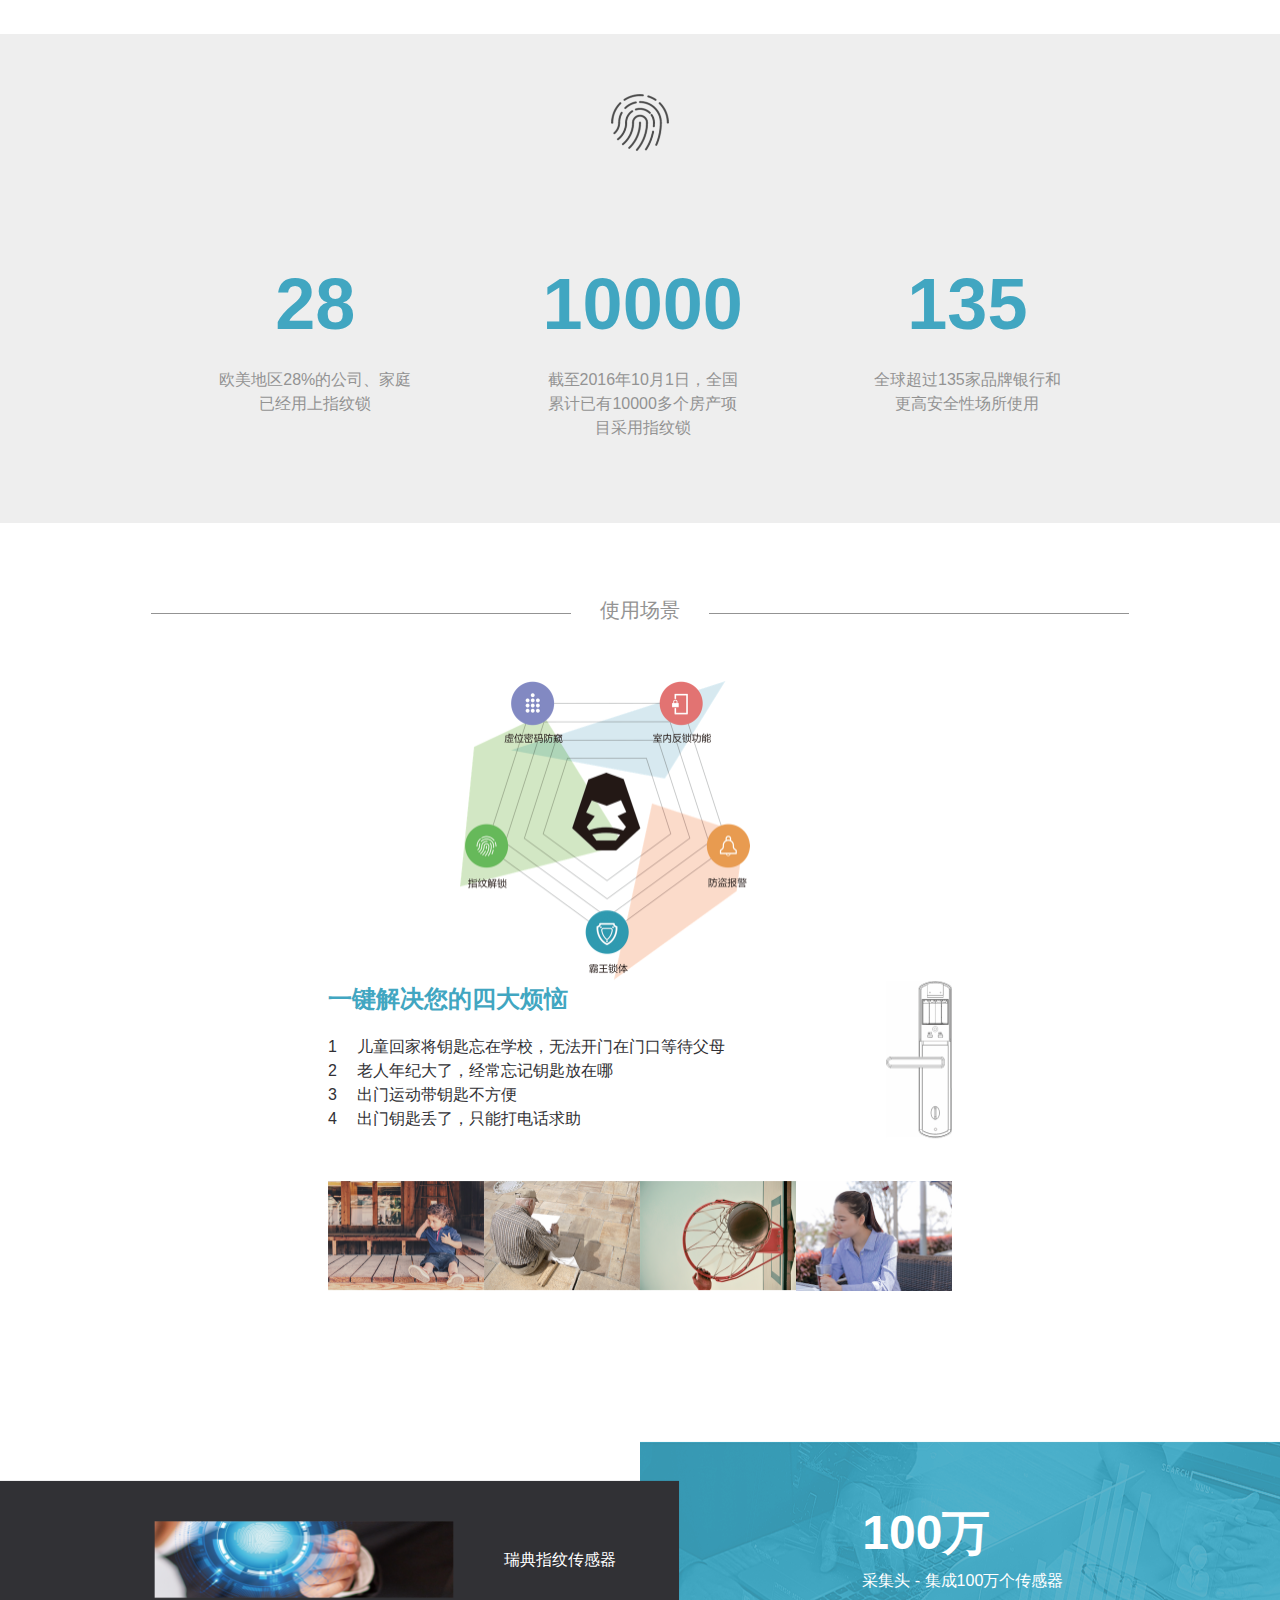
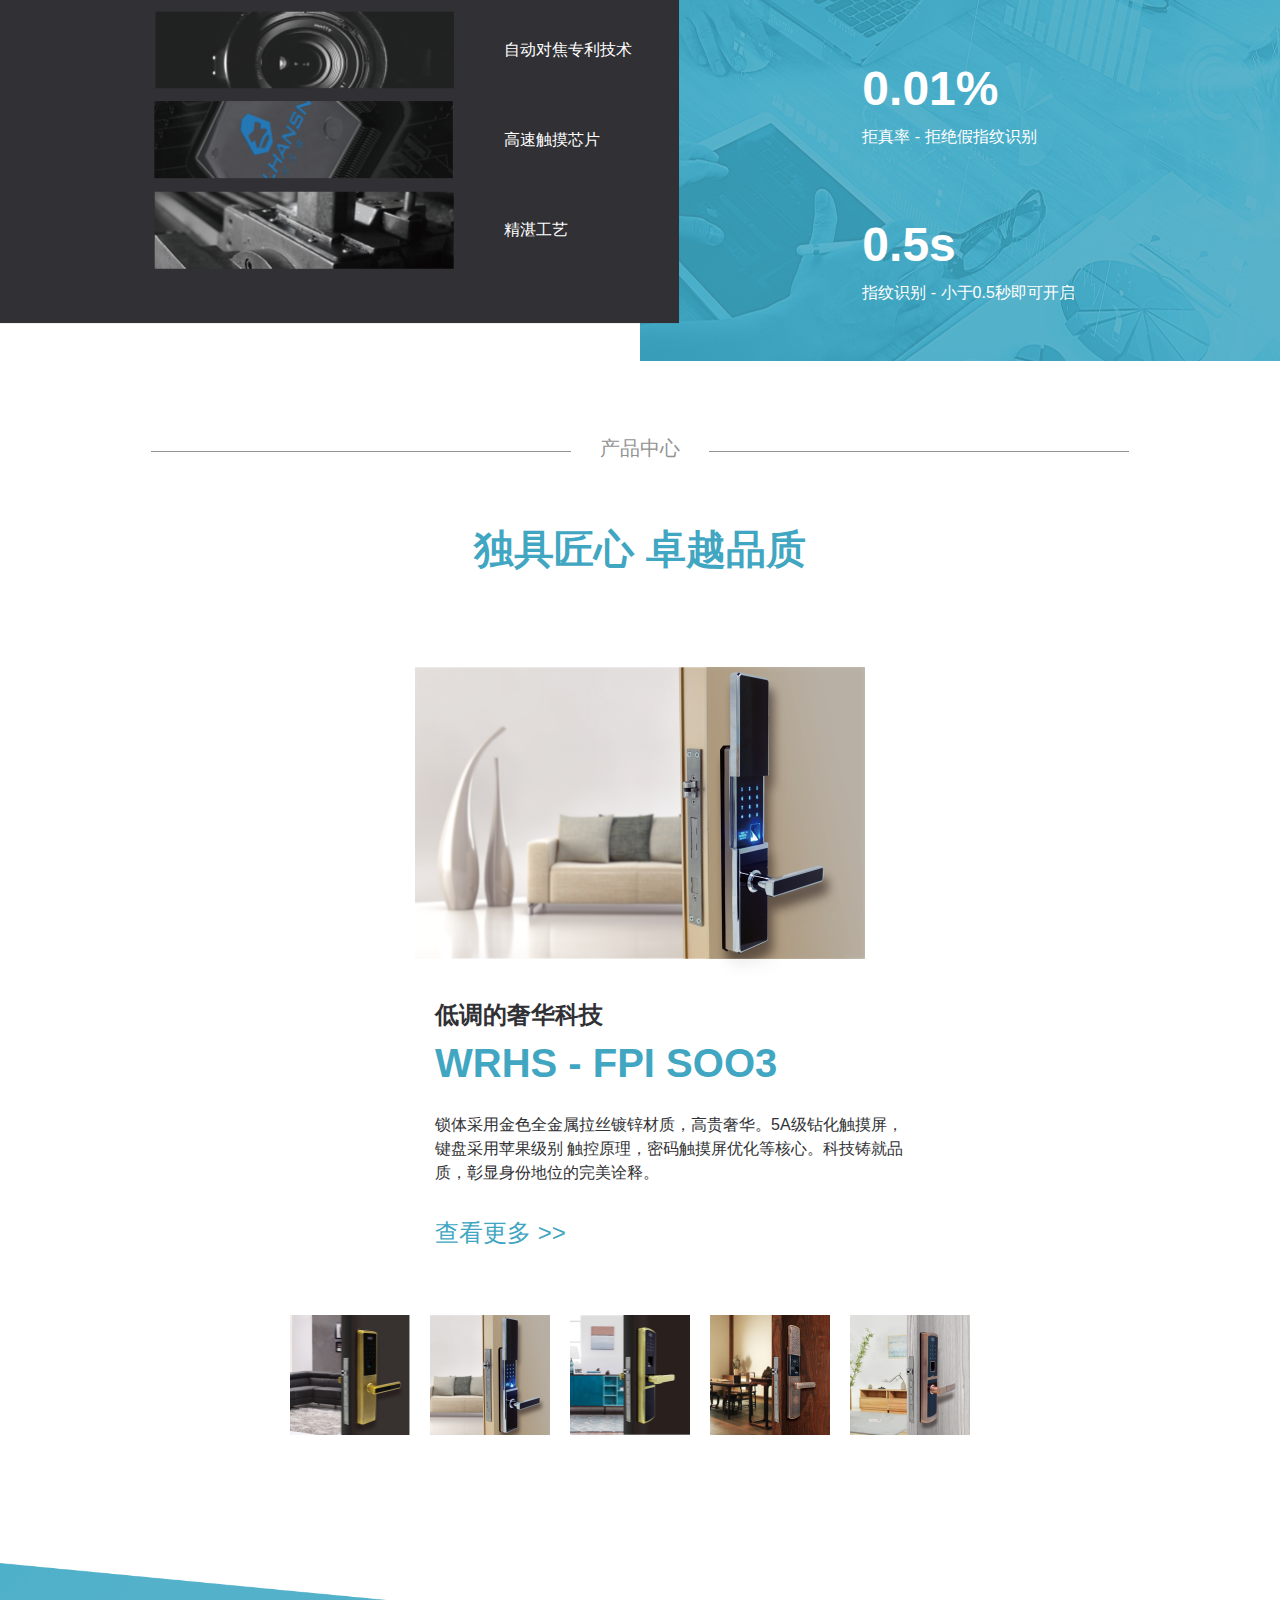
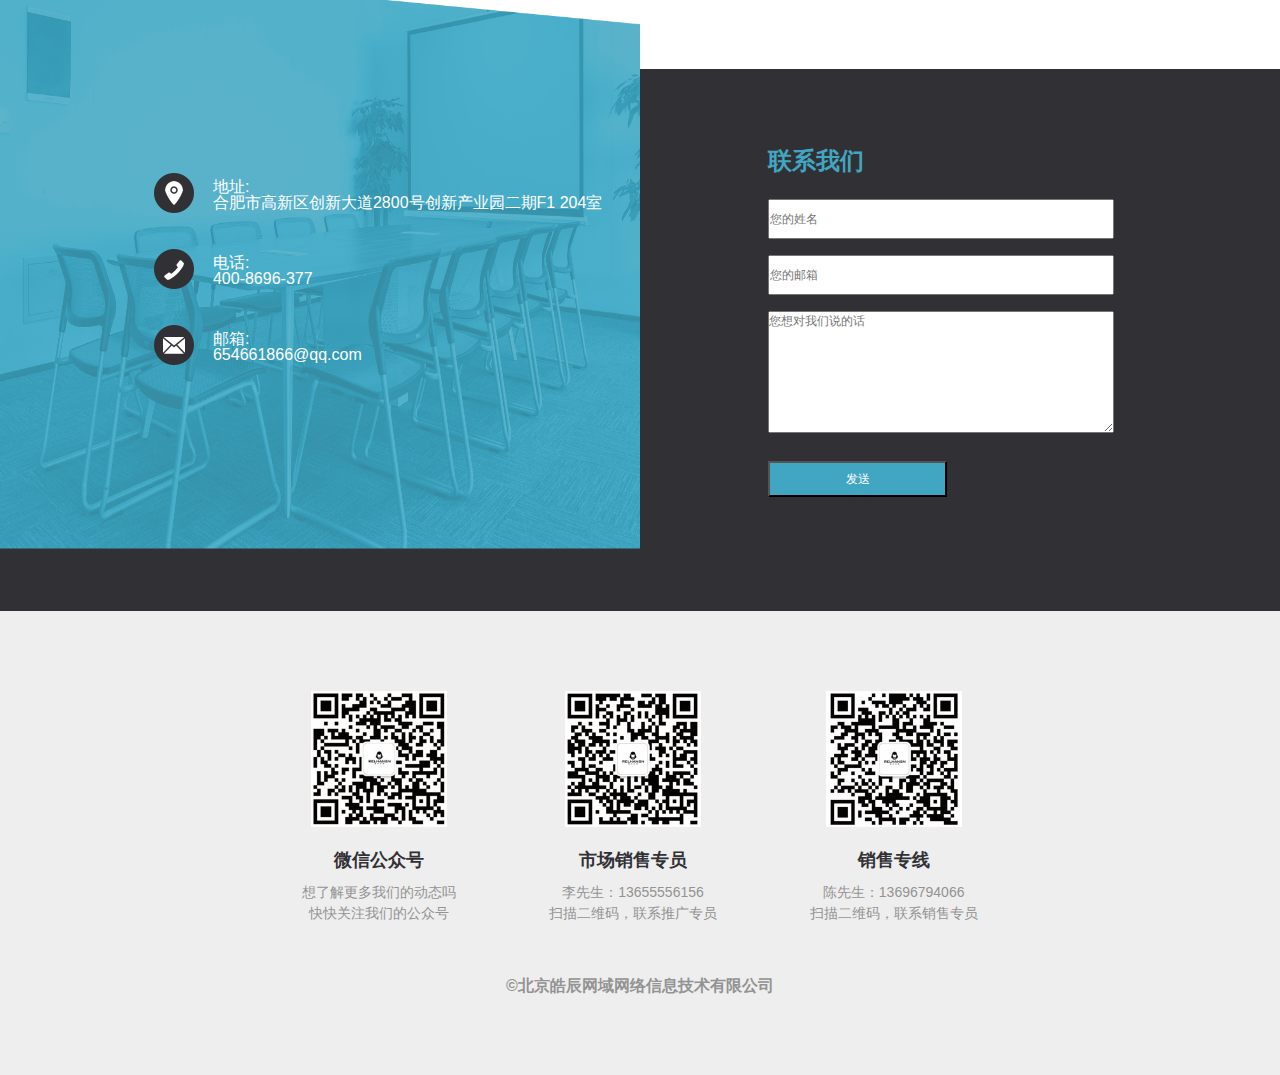
==== commit fbf999a9: "bulid joinus.html" ====
--- a/index.html
+++ b/index.html
@@ -11,24 +11,27 @@
     <meta http-equiv="X-UA-Compatible" content="IE=edge">
     <meta name="description" content="">
     <meta name="viewport" content="width=device-width, initial-scale=1">
-
+    <link href='http://cdn.webfont.youziku.com/webfonts/nomal/101456/47086/59a4c5a0f629d815acd25cd0.css' rel='stylesheet' type='text/css'
+    />
+    <link href='http://cdn.webfont.youziku.com/webfonts/nomal/101456/47065/59a4c922f629d815acd25cd3.css' rel='stylesheet' type='text/css'
+    />
+    <link href='http://cdn.webfont.youziku.com/webfonts/nomal/101456/35481/59a4ca0df629d815acd25cd4.css' rel='stylesheet' type='text/css'
+    />
     <link rel="stylesheet" href="css/animate.css">
     <link rel="stylesheet" href="css/style.css">
 
     <title>威尔汉森</title>
 </head>
 
-<body>
+<body class="body_wrap">
     <!--[if lt IE 7]>
         <p class="browsehappy">You are using an <strong>outdated</strong> browser. Please <a href="#">upgrade your browser</a> to improve your experience.</p>
     <![endif]-->
 
     <!-- Navbar -->
     <nav class="wrap nav_wrap">
-        <a href="#">
-            <img src="./image/nav_logo.png" alt="">
-        </a>
-        <ul>
+        <a class="logo" href="#">Logo</a>
+        <ul class="csscd0cd449318c50">
             <li>
                 <a href="./index.html">
                     <i class="menu_line"></i>
@@ -63,24 +66,31 @@
     </nav>
 
     <!-- Banner -->
-    <header class="banner">
+    <header class="wrap banner_wrap">
         <div>
-            <h2>科技智能未来</h2>
-            <h1>威尔汉森智能指纹锁</h1>
-            <h4>合肥威尔汉森智能科技有限公司</h4>
+            <h2 class="csscd0daf66f18c50">科技智能未来</h2>
+            <h1 class="csscd0cd449318c50">威尔汉森智能指纹锁</h1>
+            <h4 class="csscd0daf66f18c50">合肥威尔汉森智能科技有限公司</h4>
         </div>
     </header>
 
+    <section class="wrap cut_wrap">
+        <div>
+            <p>
+                <i class="cut_line"></i>
+                <span class="cut_text">产品优势</span>
+                <i class="cut_line"></i>
+                <p>
+        </div>
+    </section>
+
     <!-- Advantage -->
-    <div class="cut">
-        <p class="cut_text">产品优势<i class="cut_line"></i></p>
-    </div>
-    <section class="wrap advantage_wrap">
+    <section class="wrap advantage_wrap csscd0cd449318c50">
+        <div class="advantage_row ">
+            <h1 class="subtitle">因为专业 锁以放心</h1>
+        </div>
         <div class="advantage_row">
-            <h1>因为专业 锁以放心</h1>
-        </div>
-        <div class="advantage_row">
-            <p>5A级钻化触摸屏，最新、最先进的密码防窥技术；最新键盘采用苹果手机级别触控原理； 密码 触摸屏优化等核心，科技铸就品质，彰显身份地位的完美诠释。</p>
+            <p>5A级钻化触摸屏，最新、最先进的密码防窥技术；最新键盘采用苹果手机级别触控原理； 密码 触摸屏优化等核心，<br>科技铸就品质，彰显身份地位的完美诠释。</p>
         </div>
         <div class="advantage_row">
             <figure>
@@ -103,31 +113,39 @@
         <div class="data_row">
             <img src="./image/pic_fingerprint.png" alt="fingerprint">
         </div>
-        <div class="data_row">
-            <div>
-                <h1>28</h1>
-                <p>欧美地区28%的公司、家庭已经用上指纹锁</p>
-            </div>
-            <div>
-                <h1>10000</h1>
-                <p>截至2016年10月1日，全国累计已有10000多个房产项目采用指纹锁</p>
-            </div>
-            <div>
-                <h1>135</h1>
-                <p>全球超过135家品牌银行和更高安全性场所使用</p>
-            </div>
+        <div class="data_row csscd0cd449318c50">
+            <div>
+                <h1 class="csscd0de8d1318c50">28</h1>
+                <p>欧美地区28%的公司、家庭<br>已经用上指纹锁</p>
+            </div>
+            <div>
+                <h1 class="csscd0de8d1318c50">10000</h1>
+                <p>截至2016年10月1日，全国<br>累计已有10000多个房产项<br>目采用指纹锁</p>
+            </div>
+            <div>
+                <h1 class="csscd0de8d1318c50">135</h1>
+                <p>全球超过135家品牌银行和<br>更高安全性场所使用</p>
+            </div>
+        </div>
+    </section>
+
+    <!-- Cut -->
+    <section class="wrap cut_wrap">
+        <div>
+            <p>
+                <i class="cut_line"></i>
+                <span class="cut_text">使用场景</span>
+                <i class="cut_line"></i>
+                <p>
         </div>
     </section>
 
     <!-- Scene -->
-    <div class="cut">
-        <p class="cut_text">使用场景<i class="cut_line"></i></p>
-    </div>
     <section class="wrap scene_wrap">
         <div class="scene_row">
             <img src="./image/pic_04.png" alt="">
         </div>
-        <div class="scene_row">
+        <div class="scene_row csscd0cd449318c50">
             <div class="scene_person">
                 <div>
                     <h4>一键解决您的四大烦恼</h4>
@@ -139,22 +157,21 @@
                     </ol>
                 </div>
                 <div class="sketch_lock">
-                    <img src="./image/pic_sketch.png" alt="">
+                    <img src="./image/pic_sketch.png" alt="sketch_lock">
                 </div>
             </div>
             <div class="scene_pic">
-                <img class="scene_pic" src="./image/pic_05.png" alt="kid">
-                <img class="scene_pic" src="./image/pic_06.png" alt="old">
-                <img class="scene_pic" src="./image/pic_07.png" alt="sport">
-                <img class="scene_pic" src="./image/pic_08.png" alt="lost">
-            </div>
-        </div>
-   
+                <img src="./image/pic_05.png" alt="kid">
+                <img src="./image/pic_06.png" alt="old">
+                <img src="./image/pic_07.png" alt="sport">
+                <img src="./image/pic_08.png" alt="lost">
+            </div>
+        </div>
     </section>
 
     <!-- Parameter -->
-    <section class="wrap parameter_wrap">
-        <div class="parameter_row">
+    <section class="wrap parameter_wrap csscd0cd449318c50">
+        <div class="parameter_row csscd0cd449318c50">
             <figure>
                 <img src="./image/pic_advantage01.png" alt="advantage_01">
                 <figcaption>瑞典指纹传感器</figcaption>
@@ -169,34 +186,42 @@
             </figure>
             <figure>
                 <img src="./image/pic_advantage04.png" alt="advantage_04">
-                <figcaption>精湛工艺</figcaption>              
+                <figcaption>精湛工艺</figcaption>
             </figure>
         </div>
 
         <div class="parameter_row">
             <div>
-                <h1><span>100</span>万</h1>
+                <h1><span class="csscd0de8d1318c50">100</span>万</h1>
                 <p>采集头 - 集成100万个传感器</p>
             </div>
             <div>
-                <h1><span>＜0.01%</span></h1>
+                <h1><span class="csscd0de8d1318c50">0.01%</span></h1>
                 <p>拒真率 - 拒绝假指纹识别</p>
             </div>
             <div>
-                <h1><span>0.5s</span></h1>
+                <h1><span class="csscd0de8d1318c50">0.5s</span></h1>
                 <p>指纹识别 - 小于0.5秒即可开启</p>
             </div>
         </div>
     </section>
 
+
+    <!-- Cut -->
+    <section class="wrap cut_wrap">
+        <div>
+            <p>
+                <i class="cut_line"></i>
+                <span class="cut_text">产品中心</span>
+                <i class="cut_line"></i>
+                <p>
+        </div>
+    </section>
     <!-- Product -->
-    <div class="cut">
-        <p class="cut_text">产品中心<i class="cut_line"></i></p>
-    </div>
     <section class="wrap product_wrap">
 
         <div class="product_row">
-            <h1>独具匠心 卓越品质</h1>
+            <h1 class="subtitle">独具匠心 卓越品质</h1>
         </div>
 
         <div class="product_row">
@@ -205,11 +230,10 @@
             </div>
             <div>
                 <h4>低调的奢华科技</h4>
-                <h2>WRHS - FPI SOO3</h2>
-                <p>锁体采用金色全金属拉丝镀锌材质，高贵奢华。5A级钻化触摸屏，键盘采用苹果级别
-                   触控原理，密码触摸屏优化等核心。科技铸就品质，彰显身份地位的完美诠释。
+                <h2 class="csscd0de8d1318c50">WRHS - FPI SOO3</h2>
+                <p>锁体采用金色全金属拉丝镀锌材质，高贵奢华。5A级钻化触摸屏，键盘采用苹果级别 触控原理，密码触摸屏优化等核心。科技铸就品质，彰显身份地位的完美诠释。
                 </p>
-                <a href="">查看更多 </a>
+                <a class="csscd0daf66f18c50" href="#">查看更多 >></a>
             </div>
         </div>
 
@@ -219,42 +243,41 @@
             <img src="./image/pic_product_preview03.png" alt="product_preview03">
             <img src="./image/pic_product_preview04.png" alt="product_preview04">
             <img src="./image/pic_product_preview05.png" alt="product_preview05">
-        </div> 
-               
+        </div>
+
     </section>
 
     <!-- Contact -->
-    <section class="wrap contact_wrap">
+    <section class="wrap contact_wrap csscd0cd449318c50">
         <div class="contact_row">
             <div>
                 <img src="./image/icon_location.png" alt="location">
-                <span>地址：</span>
-                <span>合肥市高新区创新大道2800号创新产业园二期F1 204室</span>
+                <span>地址:<br>合肥市高新区创新大道2800号创新产业园二期F1 204室</span>
             </div>
             <div>
                 <img src="./image/icon_phone.png" alt="phone">
-                <span>电话：</span>
-                <span>400-8696-377</span>
+                <span>电话:<br>400-8696-377</span>
             </div>
             <div>
                 <img src="./image/icon_email.png" alt="email">
-                <span>邮箱：</span>
-                <span>654661866@qq.com</span>
+                <span>邮箱:<br>654661866@qq.com</span>
             </div>
         </div>
         <div class="contact_row">
+            <h2>联系我们</h2>
             <form class="contact_form" action="" method="">
-                <h2>联系我们</h2>
-                <div>
-                    <input type="text" class="form_element" name="name" value="" placeholder="您的姓名">
-                </div>
-                <div class="form_element">    
+                <div class="form_element">
+                    <input type="text" name="name" value="" placeholder="您的姓名">
+                </div>
+                <div class="form_element">
                     <input type="email" class="form_element" name="email" value="" placeholder="您的邮箱">
                 </div>
                 <div class="form_element">
                     <textarea class="form_element" name="suggest" placeholder="您想对我们说的话"></textarea>
                 </div>
-                <button type="">发送</button>         
+                <div class="form_element">
+                    <button class="csscd0cd449318c50" type="submit">发送</button>
+                </div>
             </form>
         </div>
     </section>
@@ -264,32 +287,31 @@
         <div class="footer_row">
             <figure>
                 <img src="./image/qr_01.png" alt="QR">
-                <figcaption>
+                <figcaption class="csscd0cd449318c50">
                     <h4>微信公众号</h4>
                     <p>想了解更多我们的动态吗<br>快快关注我们的公众号</p>
                 </figcaption>
-            </figure>            
+            </figure>
             <figure>
                 <img src="./image/qr_02.png" alt="QR">
-                <figcaption>
+                <figcaption class="csscd0cd449318c50">
                     <h4>市场销售专员</h4>
                     <p>李先生：13655556156<br>扫描二维码，联系推广专员</p>
                 </figcaption>
             </figure>
             <figure>
                 <img src="./image/qr_03.png" alt="QR">
-                <figcaption>
+                <figcaption class="csscd0cd449318c50">
                     <h4>销售专线</h4>
                     <p>陈先生：13696794066<br>扫描二维码，联系销售专员</p>
                 </figcaption>
-            </figure>            
+            </figure>
         </div>
         <div class="footer_row">
-            <h5>&copy北京皓辰网域网络信息技术有限公司</h5>
+            <h4 csscd0cd449318c50>&copy北京皓辰网域网络信息技术有限公司</h4>
         </div>
     </footer>
 
-
 </body>
 
 </html>--- a/css/style.css
+++ b/css/style.css
@@ -76,8 +76,7 @@
 input,
 select,
 textarea {
-  font: 12px/1.5 'PingFang SC', 'microsoft yahei', tahoma, arial,
-    'helvetica neue', 'hiragino sans gb', sans-serif;
+  font: 12px/1.5 'PingFang SC', 'microsoft yahei', tahoma, arial, 'helvetica neue', 'hiragino sans gb', sans-serif;
 }
 
 html body {
@@ -101,6 +100,7 @@
 a:hover,
 a:link,
 a:visited {
+  text-decoration: none;
   outline: 0;
   /* *star: expression(this.onFocus=this.blur()); */
 }
@@ -154,6 +154,8 @@
 fieldset,
 iframe,
 img {
+  max-width: 100%;
+  max-height: 100%;
   border: 0;
 }
 
@@ -176,81 +178,228 @@
 }
 
 nav,
-section {
-  margin: 0 200px;
-}
+section,
+footer {
+  margin: 0 12%;
+}
+
+.body_wrap {
+  display: flex;
+  flex-wrap: wrap;
+  flex-direction: column;
+  flex: auto;
+}
+
 
 /* Navbar */
+
 .wrap {
   display: flex;
+  flex: auto;
 }
 
 .nav_wrap {
+  flex-wrap: wrap;
+  flex: auto;
   justify-content: space-between;
-}
-
-.nav_wrap a img {
-  height: 80px;
-  width: 200px;
-}
-
-.nav_wrap ul > li {
-  display: inline-block;
-}
+  margin: 0;
+  background-color: #080808;
+  z-index: 9999;
+  overflow: hidden;
+  transition: height 0.3s;
+  height: 104px;
+}
+
+.logo {
+  display: block;
+  height: 104px;
+  width: 260px;
+  max-width: 100%;
+  max-height: 100%;
+  text-indent: -9999px;
+  background-image: url("../image/nav_logo.png");
+  background-repeat: no-repeat;
+  background-size: 100% 100%;
+  margin-left: 12%;
+}
+
+.nav_wrap ul {
+  display: flex;
+  align-items: center;
+  margin-right: 12%;
+}
+
+.nav_wrap ul>li {
+  color: #ffffff;
+  font-size: 16px;
+}
+
+.nav_wrap ul>li a {
+  margin-right: 50px;
+}
+
+.nav_wrap ul>li a:link,
+.nav_wrap ul>li a:visited {
+  color: #eee;
+}
+
+.nav_wrap ul>li a:hover,
+.nav_wrap ul>li a:focus,
+.nav_wrap ul>li a:active {
+  color: #41A6C1;
+}
+
 
 /* Banner */
-.banner {
+
+.banner_wrap {
   background-image: url("../image/banner.png");
   background-size: 100% 100%;
   height: 512px;
 }
 
-.cut {
-  margin: 0 200px;
-}
+.banner_wrap div {
+  margin: 10% 12%;
+}
+
+.banner_wrap div h2 {
+  color: #ffffff;
+  font-size: 52px;
+}
+
+.banner_wrap div h1 {
+  color: #45BCDC;
+  font-size: 64px;
+}
+
+.banner_wrap div h4 {
+  color: #ffffff;
+  font-size: 26px;
+  margin-top: 52px;
+}
+
+
+/* Cut */
+
+.cut_wrap {
+  display: flex;
+  margin-top: 72px;
+  margin-bottom: 56px;
+  margin: 72px auto 56px auto;
+}
+
+.cut_text {
+  color: #939393;
+  font-size: 20px;
+  margin: 0 26px;
+}
+
+.cut_line {
+  display: inline-block;
+  width: 420px;
+  overflow: hidden;
+  border-top: 1px solid #939393;
+  vertical-align: middle;
+}
+
+.subtitle {
+  color: #41A6C1;
+  font-size: 40px;
+}
+
 
 /* Advantage */
 
 .advantage_wrap {
   flex-wrap: wrap;
+  flex: auto;
 }
 
 .advantage_row {
   display: flex;
+  flex: auto;
+  flex-wrap: wrap;
   flex-basis: 100%;
   justify-content: center;
 }
 
-.advantage_row:nth-of-type(3) figure img {
+.advantage_row:nth-of-type(2) {
+  margin: 20px 0 72px 0;
+  text-align: center;
+}
+
+.advantage_row:nth-of-type(2) p {
+  color: #646464;
+  font-size: 16px;
+}
+
+.advantage_row:nth-of-type(3) figure>figcaption {
+  color: #313135;
+  font-size: 16px;
+  margin: 24px 0 72px 0;
+  text-align: center;
+}
+
+.advantage_row>figure>img {
   height: 210px;
   width: 340px;
+  margin-right: 20px;
   overflow: hidden;
 }
 
+
 /* Data */
+
 .data_wrap {
   flex-wrap: wrap;
+  flex: auto;
+  background-color: #eeeeee;
+  margin: 0;
 }
 
 .data_row {
   display: flex;
+  flex-wrap: wrap;
+  flex: auto;
   flex-basis: 100%;
+  justify-content: center;
 }
 
 .data_row:nth-of-type(1) {
-  justify-content: center;
-}
-
-.data_row:nth-of-type(2) {
-  justify-content: space-around;
-}
-
-.data_row:nth-of-type(1) > img {
+  margin: 60px 0 15px 0;
+}
+
+.data_row:nth-of-type(1)>img {
   height: 58px;
   width: 58px;
 }
 
+.data_row:nth-of-type(2) {
+  text-align: center;
+  justify-content: space-around;
+  margin: 0 12%;
+}
+
+.data_row:nth-of-type(2)>div h1 {
+  color: #41A6C1;
+  font-size: 72px;
+}
+
+.data_row:nth-of-type(2)>div p {
+  color: #939393;
+  font-size: 16px;
+  margin-top: 10px;
+}
+
+
 /* Scene */
+
+.scene_wrap {
+  flex-wrap: wrap;
+  flex: auto;
+  justify-content: space-around;
+}
+
 .scene_row {
   justify-content: space-between;
 }
@@ -258,11 +407,30 @@
 .scene_person,
 .scene_pic {
   display: flex;
+  flex-wrap: wrap;
+  flex: auto;
+  justify-content: space-between;
 }
 
 .scene_row:nth-of-type(1) img {
   height: 300px;
   width: 300px;
+  margin-right: 75px;
+}
+
+.scene_person h4 {
+  color: #41A6C1;
+  font-size: 24px;
+  margin-bottom: 18px;
+}
+
+.scene_person ol>li {
+  color: #313135;
+  font-size: 16px;
+}
+
+.scene_person ol>li>span {
+  margin-right: 20px;
 }
 
 .sketch_lock img {
@@ -270,60 +438,101 @@
   width: 66px;
 }
 
-.scene_pic > img {
+.scene_pic {
+  display: flex;
+  flex: auto;
+  margin: 42px 0 150px 0;
+  justify-content: space-around;
+}
+
+.scene_pic>img {
   height: 110px;
   width: 156px;
 }
 
+
 /* Parameter */
+
 section.parameter_wrap {
   margin: 0;
 }
+
 .parameter_wrap {
   background-image: url("../image/pic_background01.png");
   background-size: 100% 100%;
-  flex-wrap: wrap;
-  justify-content: space-around;
+  overflow: hidden;
+  flex-wrap: wrap;
+  flex: auto;
   height: 520px;
 }
 
 .parameter_row {
   display: flex;
+  flex-wrap: wrap;
+  flex: auto;
   flex-direction: column;
-  justify-content: space-around;
-}
-
-.parameter_row:nth-of-type(1) figure {
-  display: flex;
-  margin-left: 200px;
-}
-
-.parameter_row:nth-of-type(1) figure > img {
+  justify-content: center;
+}
+
+.parameter_wrap>div {
+  margin: 0 12%;
+}
+
+.parameter_row:nth-of-type(1) {
+  justify-content: center;
+}
+
+.parameter_row:nth-of-type(1)>figure {
+  position: relative;
+}
+
+.parameter_row:nth-of-type(1)>figure>img {
   height: 78px;
   width: 300px;
-}
-
-.parameter_row:nth-of-type(2) {
-  margin-right: 200px;
-}
+  overflow: hidden;
+  margin-bottom: 12px;
+  margin-right: 50px;
+}
+
+.parameter_row:nth-of-type(1) figure>figcaption {
+  color: #ffffff;
+  font-size: 16px;
+  position: absolute;
+  width: 180px;
+  left: 350px;
+  bottom: 39px;
+}
+
+.parameter_row:nth-of-type(2) div {
+  color: #ffffff;
+  font-size: 16px;
+}
+
+.parameter_row:nth-of-type(2) div:nth-of-type(2) {
+  margin: 60px 0;
+}
+
+.parameter_row:nth-of-type(2) div h1 {
+  font-size: 48px;
+}
+
 
 /* Product */
+
 .product_wrap {
   flex-wrap: wrap;
+  flex: auto;
 }
 
 .product_row {
   display: flex;
+  flex-wrap: wrap;
   flex-basis: 100%;
-}
-
-.product_row:nth-of-type(1),
-.product_row:nth-of-type(3) {
   justify-content: center;
 }
 
 .product_row:nth-of-type(2) {
-  justify-content: space-around;
+  margin-top: 88px;
 }
 
 .product_row:nth-of-type(2) img {
@@ -336,61 +545,181 @@
   width: 120px;
 }
 
+.product_row:nth-of-type(2) div:last-child {
+  margin-top: 20px;
+  margin-left: 70px;
+  width: 480px;
+}
+
+.product_row:nth-of-type(2) div:last-child h4 {
+  color: #313135;
+  font-size: 24px;
+}
+
+.product_row:nth-of-type(2) div:last-child h2 {
+  color: #41A6C1;
+  font-size: 40px;
+}
+
+.product_row:nth-of-type(2) div:last-child p {
+  color: #313135;
+  font-size: 16px;
+  margin-top: 20px;
+  margin-bottom: 30px;
+}
+
+.product_row:nth-of-type(2) div:last-child a {
+  color: #41A6C1;
+  font-size: 24px;
+}
+
+.product_row:nth-of-type(3) {
+  margin: 64px 0 128px 0;
+}
+
+.product_row:nth-of-type(3) img {
+  margin-right: 20px;
+  overflow: hidden;
+}
+
+
 /* Contact */
-section.contact_wrap {
-  margin: 0;
-}
 
 .contact_wrap {
-  flex-wrap: wrap;
-  justify-content: space-around;
   background-image: url("../image/pic_background02.png");
   background-size: 100% 100%;
+  flex-wrap: wrap;
+  flex: 1 1 50%;
+  justify-content: center;
+  align-items: center;
+  margin: 0;
   height: 518px;
 }
 
 .contact_row {
   display: flex;
+  flex-wrap: wrap;
+  flex: auto;
   flex-direction: column;
-  justify-content: space-around;
+  justify-content: center;
 }
 
 .contact_row:nth-of-type(1) {
-  margin-left: 20px;
+  margin-left: 12%;
+}
+
+.contact_row:nth-of-type(1) div {
+  margin-bottom: 36px;
 }
 
 .contact_row:nth-of-type(1) div img {
   height: 40px;
   width: 40px;
+  margin-right: 16px;
+}
+
+.contact_row:nth-of-type(1) div span {
+  display: inline-block;
+  color: #ffffff;
+  font-size: 16px;
+  line-height: 16px;
 }
 
 .contact_row:nth-of-type(2) {
+  margin: 36px 12% 0 12%;
+}
+
+.contact_row:nth-of-type(2) h2 {
+  color: #41A6C1;
+  font-size: 24px;
+  margin: 30px 0 20px 0;
+}
+
+.form_element:nth-of-type(2) {
+  margin: 16px 0;
+}
+
+.form_element>input {
   display: block;
-  margin-right: 20px;
-}
-
-.form_element {
   width: 342px;
   height: 36px;
 }
 
 .form_element textarea {
+  width: 344px;
   height: 120px;
 }
 
+.form_element button {
+  background-color: #41A6C1;
+  color: #ffffff;
+  margin-top: 28px;
+  height: 32px;
+  width: 175px;
+}
+
+/* Partner */
+.partner_wrap {
+  flex-wrap: nowrap;
+  flex: auto;
+}
+
+.partner_row {
+  margin: 20px 0 48px 0;
+}
+
+.join div ul > li {
+  
+}
+
+.contact figure img {
+  /* width: 840px; */
+}
 
 /* Footer */
+
 .footer_wrap {
   flex-wrap: wrap;
+  flex: auto;
+  flex-direction: column;
+  background-color: #eeeeee;
+  margin: 0;
 }
 
 .footer_row {
   display: flex;
-  flex-basis: 100%;
+  justify-content: center;
+}
+
+.footer_row:nth-of-type(1) {
   justify-content: space-around;
+  margin: 0 20%;
+}
+
+.footer_row:nth-of-type(1) figure {
+  text-align: center;
 }
 
 .footer_row:nth-of-type(1) figure img {
   height: 136px;
   width: 136px;
-}
+  margin: 80px 0 20px 0;
+  overflow: hidden;
+}
+
+.footer_row:nth-of-type(1) figure figcaption h4 {
+  color: #313135;
+  font-size: 18px;
+}
+
+.footer_row:nth-of-type(1) figure figcaption p {
+  color: #939393;
+  font-size: 14px;
+  margin-top: 8px;
+}
+
+.footer_row:nth-of-type(2) {
+  color: #939393;
+  font-size: 16px;
+  margin: 50px 0 8px 0;
+}
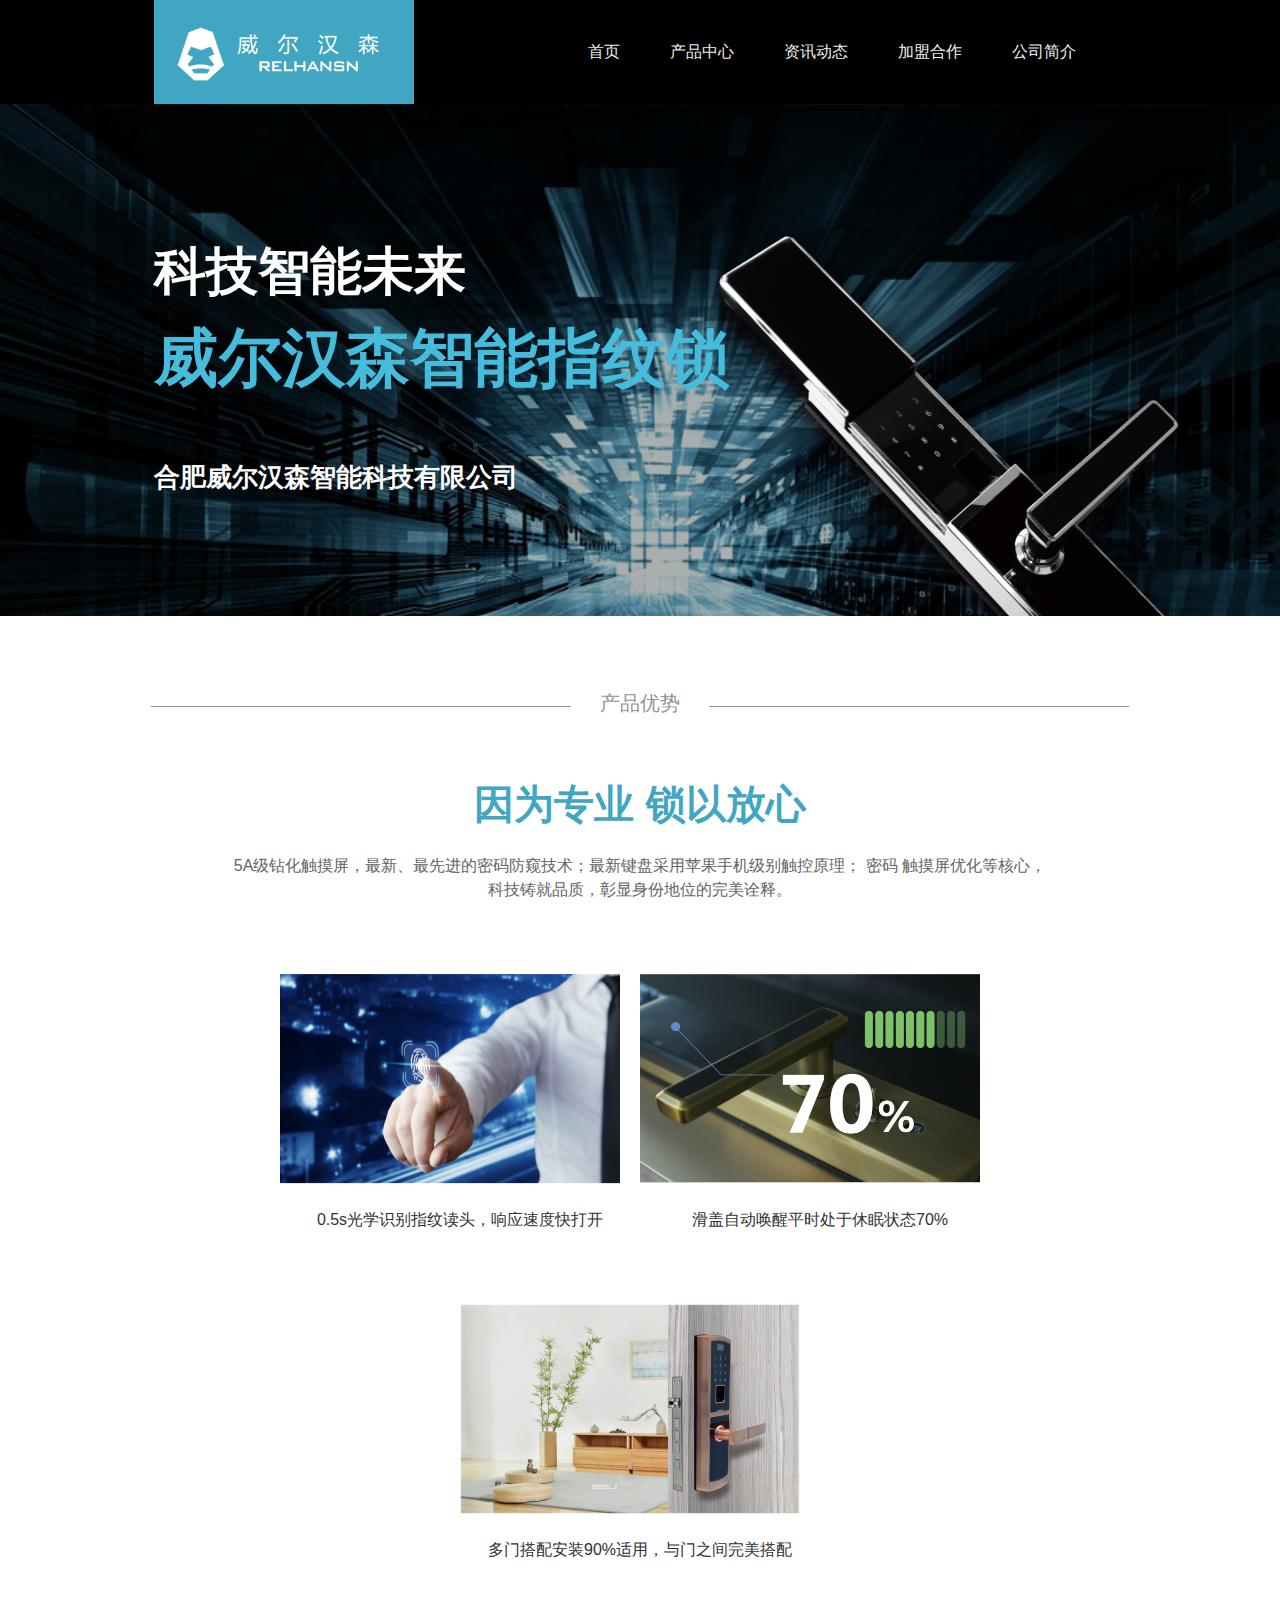
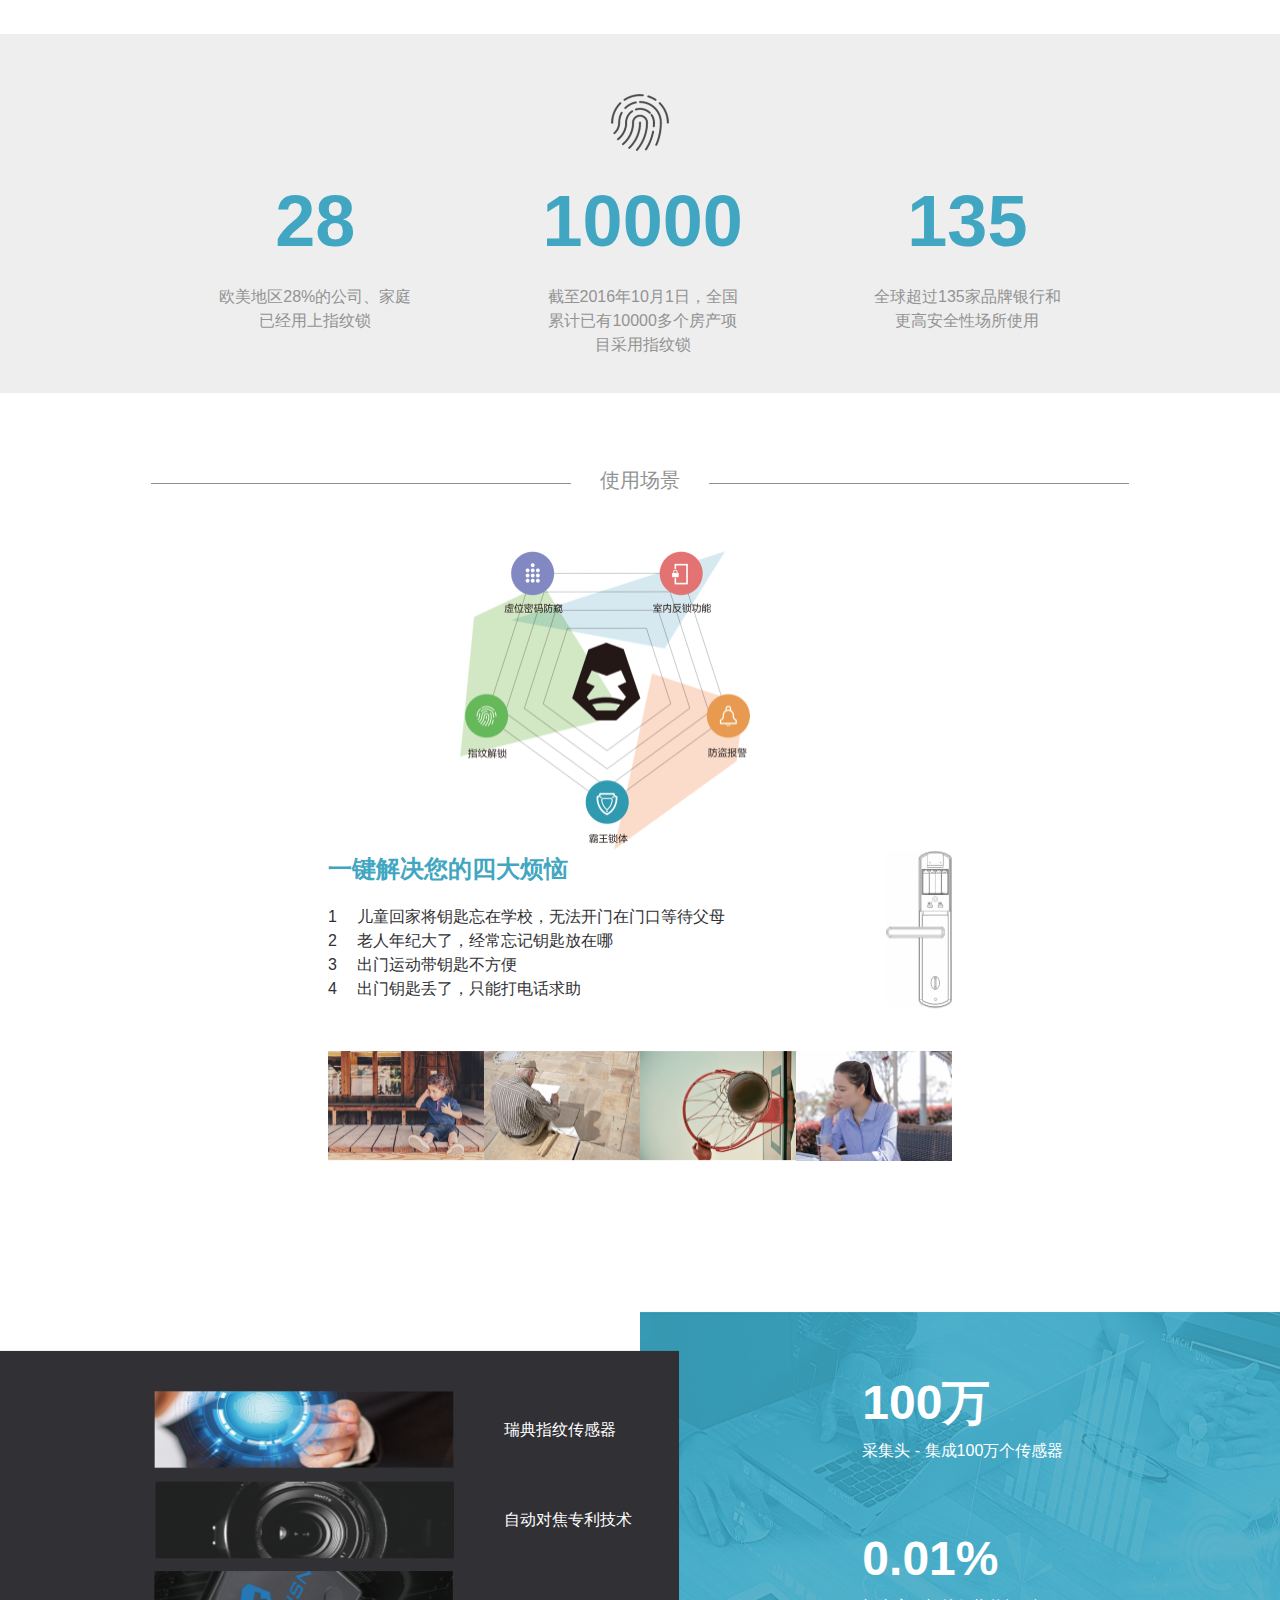
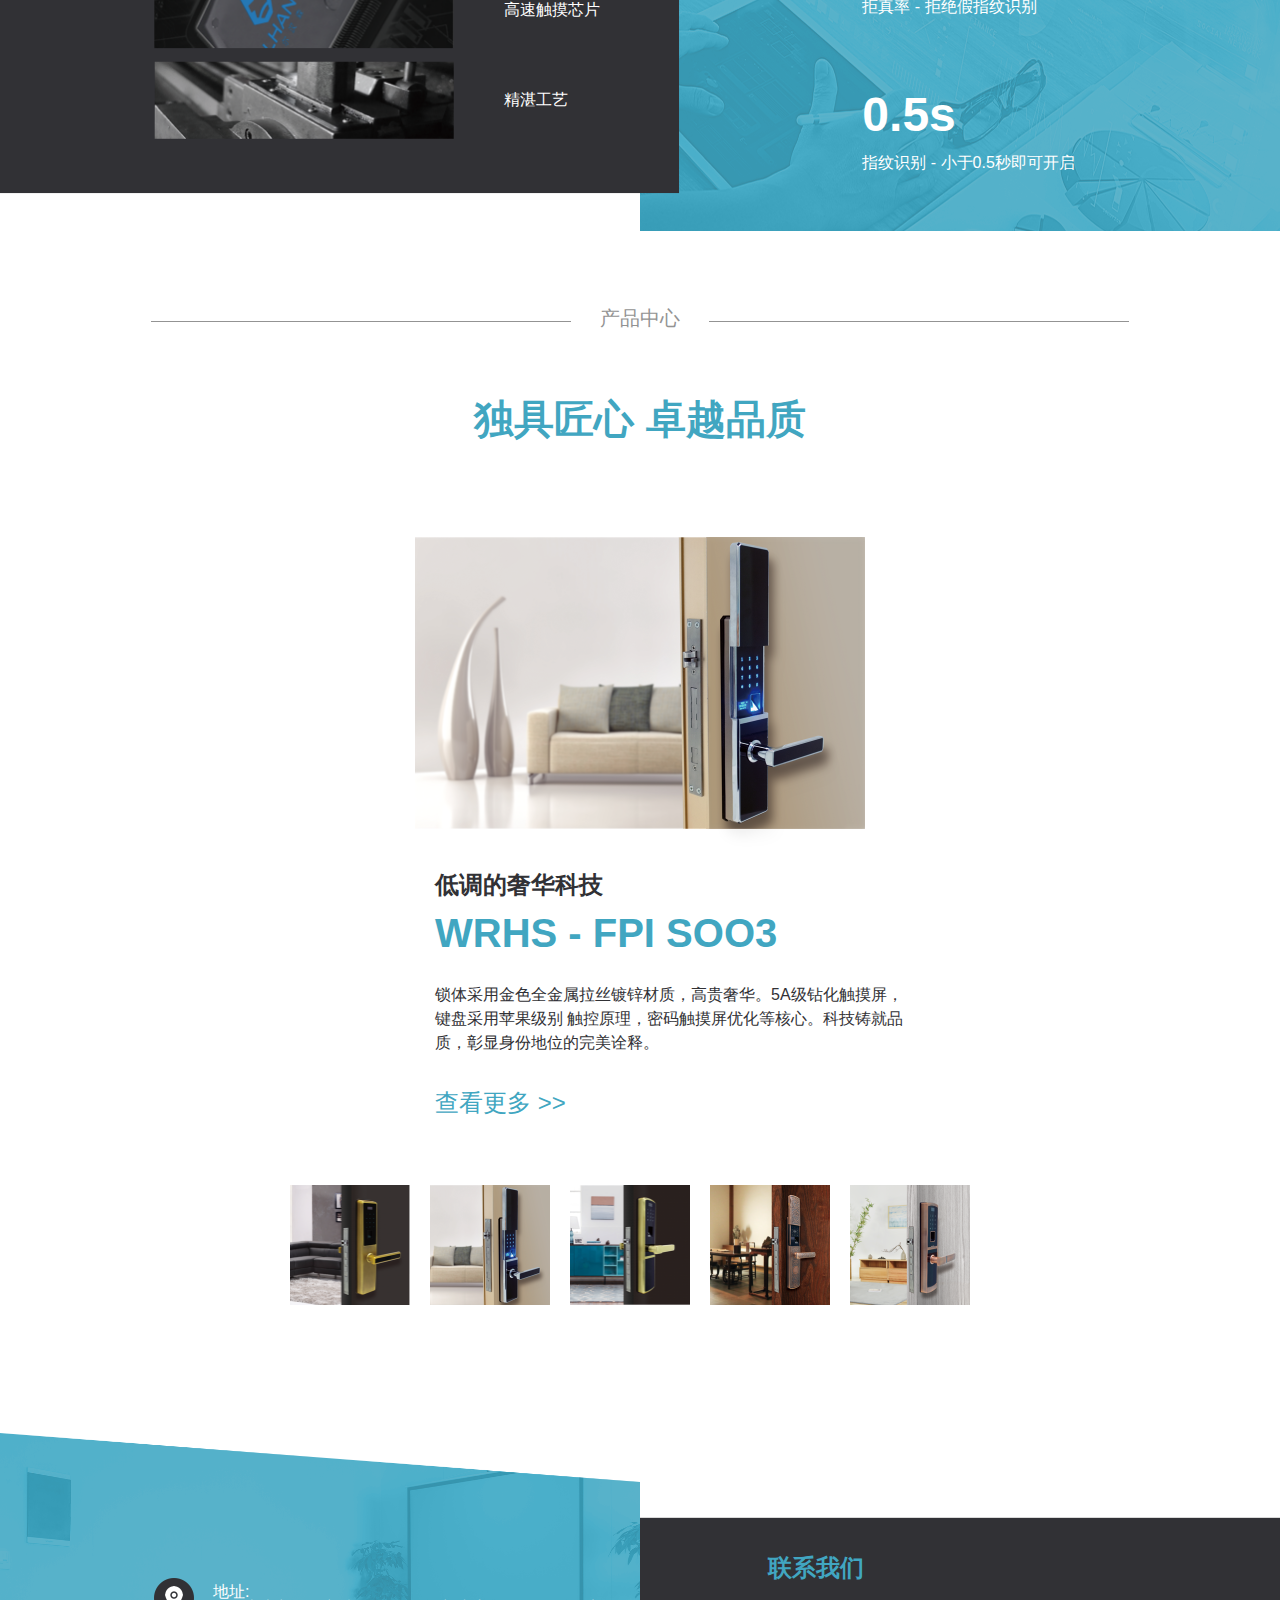
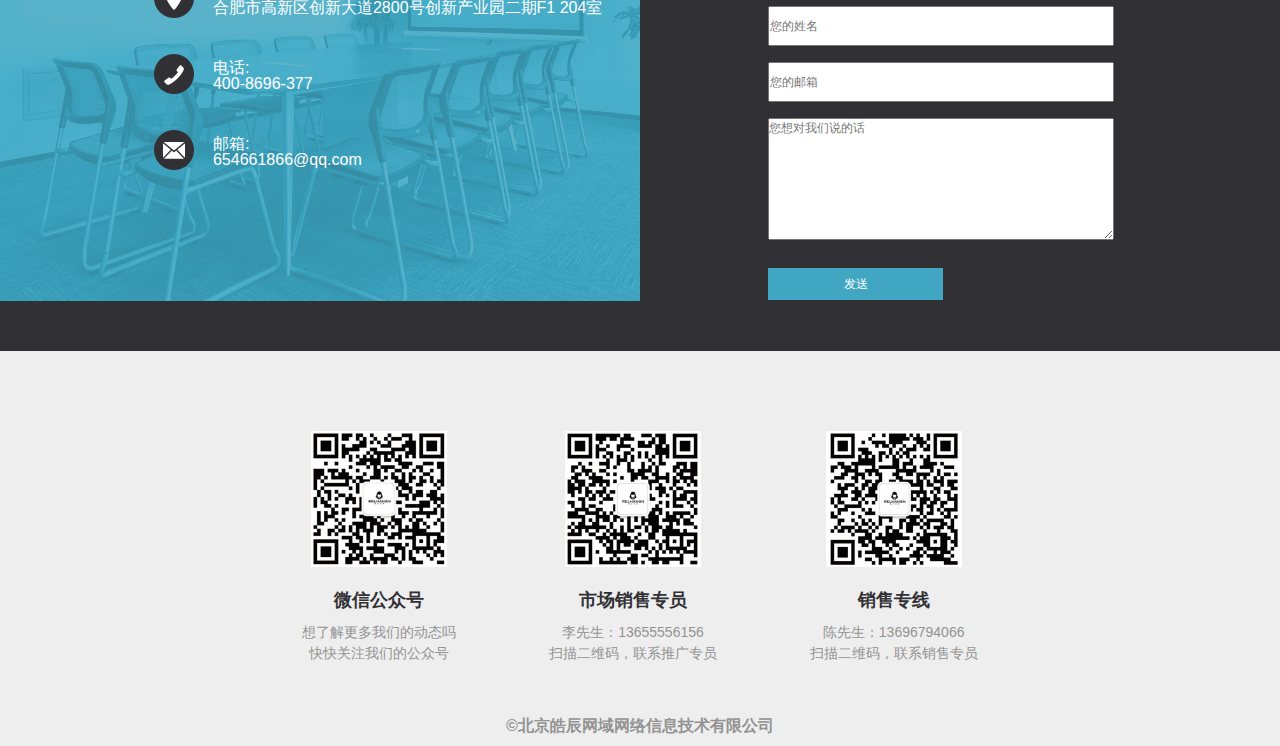
==== commit e4ddd07b: "fix format" ====
--- a/index.html
+++ b/index.html
@@ -23,13 +23,13 @@
     <title>威尔汉森</title>
 </head>
 
-<body class="body_wrap">
+<body>
     <!--[if lt IE 7]>
         <p class="browsehappy">You are using an <strong>outdated</strong> browser. Please <a href="#">upgrade your browser</a> to improve your experience.</p>
     <![endif]-->
 
     <!-- Navbar -->
-    <nav class="wrap nav_wrap">
+    <nav class="wrap nav_wrap wow animated fadeIn">
         <a class="logo" href="#">Logo</a>
         <ul class="csscd0cd449318c50">
             <li>
@@ -66,15 +66,15 @@
     </nav>
 
     <!-- Banner -->
-    <header class="wrap banner_wrap">
+    <header class="wrap banner_wrap wow animated fadeIn">
         <div>
-            <h2 class="csscd0daf66f18c50">科技智能未来</h2>
-            <h1 class="csscd0cd449318c50">威尔汉森智能指纹锁</h1>
-            <h4 class="csscd0daf66f18c50">合肥威尔汉森智能科技有限公司</h4>
+            <h2 class="animated fadeInLeft csscd0daf66f18c50">科技智能未来</h2>
+            <h1 class="animated fadeInRight csscd0cd449318c50">威尔汉森智能指纹锁</h1>
+            <h4 class="animated fadeInLeft csscd0daf66f18c50">合肥威尔汉森智能科技有限公司</h4>
         </div>
     </header>
 
-    <section class="wrap cut_wrap">
+    <section class="wrap cut_wrap wow animated slideInUp">
         <div>
             <p>
                 <i class="cut_line"></i>
@@ -86,22 +86,22 @@
 
     <!-- Advantage -->
     <section class="wrap advantage_wrap csscd0cd449318c50">
-        <div class="advantage_row ">
+        <div class="advantage_row wow animated slideInUp">
             <h1 class="subtitle">因为专业 锁以放心</h1>
         </div>
+        <div class="advantage_row wow animated slideInUp">
+            <p>5A级钻化触摸屏，最新、最先进的密码防窥技术；最新键盘采用苹果手机级别触控原理； 密码 触摸屏优化等核心，<br>科技铸就品质，彰显身份地位的完美诠释。</p>
+        </div>
         <div class="advantage_row">
-            <p>5A级钻化触摸屏，最新、最先进的密码防窥技术；最新键盘采用苹果手机级别触控原理； 密码 触摸屏优化等核心，<br>科技铸就品质，彰显身份地位的完美诠释。</p>
-        </div>
-        <div class="advantage_row">
-            <figure>
+            <figure class="wow animated zoomIn" data-wow-delay="0s">
                 <img src="./image/pic_01.png" alt="">
                 <figcaption>0.5s光学识别指纹读头，响应速度快打开</figcaption>
             </figure>
-            <figure>
+            <figure class="wow animated zoomIn" data-wow-delay="0.3s">
                 <img src="./image/pic_02.png" alt="">
                 <figcaption>滑盖自动唤醒平时处于休眠状态70%</figcaption>
             </figure>
-            <figure>
+            <figure class="wow animated zoomIn" data-wow-delay="0.6s">
                 <img src="./image/pic_03.png" alt="">
                 <figcaption>多门搭配安装90%适用，与门之间完美搭配</figcaption>
             </figure>
@@ -114,15 +114,15 @@
             <img src="./image/pic_fingerprint.png" alt="fingerprint">
         </div>
         <div class="data_row csscd0cd449318c50">
-            <div>
+            <div class="wow animated fadeInLeft">
                 <h1 class="csscd0de8d1318c50">28</h1>
                 <p>欧美地区28%的公司、家庭<br>已经用上指纹锁</p>
             </div>
-            <div>
+            <div class="wow animated fadeInUp">
                 <h1 class="csscd0de8d1318c50">10000</h1>
                 <p>截至2016年10月1日，全国<br>累计已有10000多个房产项<br>目采用指纹锁</p>
             </div>
-            <div>
+            <div class="wow animated fadeInRight">
                 <h1 class="csscd0de8d1318c50">135</h1>
                 <p>全球超过135家品牌银行和<br>更高安全性场所使用</p>
             </div>
@@ -130,7 +130,7 @@
     </section>
 
     <!-- Cut -->
-    <section class="wrap cut_wrap">
+    <section class="wrap cut_wrap wow animated slideInUp">
         <div>
             <p>
                 <i class="cut_line"></i>
@@ -141,7 +141,7 @@
     </section>
 
     <!-- Scene -->
-    <section class="wrap scene_wrap">
+    <section class="wrap scene_wrap wow animated slideInUp">
         <div class="scene_row">
             <img src="./image/pic_04.png" alt="">
         </div>
@@ -171,7 +171,7 @@
 
     <!-- Parameter -->
     <section class="wrap parameter_wrap csscd0cd449318c50">
-        <div class="parameter_row csscd0cd449318c50">
+        <div class="parameter_row wow animated fadeInLeft csscd0cd449318c50">
             <figure>
                 <img src="./image/pic_advantage01.png" alt="advantage_01">
                 <figcaption>瑞典指纹传感器</figcaption>
@@ -190,7 +190,7 @@
             </figure>
         </div>
 
-        <div class="parameter_row">
+        <div class="parameter_row wow animated fadeInRight">
             <div>
                 <h1><span class="csscd0de8d1318c50">100</span>万</h1>
                 <p>采集头 - 集成100万个传感器</p>
@@ -208,7 +208,7 @@
 
 
     <!-- Cut -->
-    <section class="wrap cut_wrap">
+    <section class="wrap cut_wrap wow animated slideInUp">
         <div>
             <p>
                 <i class="cut_line"></i>
@@ -218,8 +218,7 @@
         </div>
     </section>
     <!-- Product -->
-    <section class="wrap product_wrap">
-
+    <section class="wrap product_wrap wow animated slideInUp">
         <div class="product_row">
             <h1 class="subtitle">独具匠心 卓越品质</h1>
         </div>
@@ -249,7 +248,7 @@
 
     <!-- Contact -->
     <section class="wrap contact_wrap csscd0cd449318c50">
-        <div class="contact_row">
+        <div class="contact_row wow animated fadeInLeft">
             <div>
                 <img src="./image/icon_location.png" alt="location">
                 <span>地址:<br>合肥市高新区创新大道2800号创新产业园二期F1 204室</span>
@@ -263,7 +262,7 @@
                 <span>邮箱:<br>654661866@qq.com</span>
             </div>
         </div>
-        <div class="contact_row">
+        <div class="contact_row wow animated fadeInRight">
             <h2>联系我们</h2>
             <form class="contact_form" action="" method="">
                 <div class="form_element">
@@ -283,7 +282,7 @@
     </section>
 
     <!-- Footer -->
-    <footer class="wrap footer_wrap">
+    <footer class="wrap footer_wrap wow animated fadeIn">
         <div class="footer_row">
             <figure>
                 <img src="./image/qr_01.png" alt="QR">
@@ -312,6 +311,14 @@
         </div>
     </footer>
 
+    <script src="./js/wow.min.js"></script>
+    <script>
+        var wow = new WOW({
+            offset: 75, // distance to the element when triggering the animation (default is 0)
+            mobile: false, // trigger animations on mobile devices (default is true)
+        });
+        wow.init();
+    </script>
 </body>
 
 </html>--- a/css/style.css
+++ b/css/style.css
@@ -122,7 +122,8 @@
 select,
 textarea {
   font-size: 1em;
-  box-sizing: content-box;
+  -webkit-box-sizing: content-box;
+          box-sizing: content-box;
 }
 
 button,
@@ -183,29 +184,32 @@
   margin: 0 12%;
 }
 
-.body_wrap {
-  display: flex;
-  flex-wrap: wrap;
-  flex-direction: column;
-  flex: auto;
-}
-
-
 /* Navbar */
 
 .wrap {
-  display: flex;
-  flex: auto;
+  display: -webkit-box;
+  display: -ms-flexbox;
+  display: flex;
+  -webkit-box-flex: 1;
+      -ms-flex: auto;
+          flex: auto;
 }
 
 .nav_wrap {
-  flex-wrap: wrap;
-  flex: auto;
-  justify-content: space-between;
+  -ms-flex-wrap: wrap;
+      flex-wrap: wrap;
+  -webkit-box-flex: 1;
+      -ms-flex: auto;
+          flex: auto;
+  -webkit-box-pack: justify;
+      -ms-flex-pack: justify;
+          justify-content: space-between;
   margin: 0;
-  background-color: #080808;
+  background-color: rgba(0, 0, 0, 1);
+  ;
   z-index: 9999;
   overflow: hidden;
+  -webkit-transition: height 0.3s;
   transition: height 0.3s;
   height: 104px;
 }
@@ -224,8 +228,12 @@
 }
 
 .nav_wrap ul {
-  display: flex;
-  align-items: center;
+  display: -webkit-box;
+  display: -ms-flexbox;
+  display: flex;
+  -webkit-box-align: center;
+      -ms-flex-align: center;
+          align-items: center;
   margin-right: 12%;
 }
 
@@ -282,10 +290,15 @@
 /* Cut */
 
 .cut_wrap {
+  display: -webkit-box;
+  display: -ms-flexbox;
   display: flex;
   margin-top: 72px;
   margin-bottom: 56px;
   margin: 72px auto 56px auto;
+  -webkit-box-pack: center;
+      -ms-flex-pack: center;
+          justify-content: center;
 }
 
 .cut_text {
@@ -311,16 +324,27 @@
 /* Advantage */
 
 .advantage_wrap {
-  flex-wrap: wrap;
-  flex: auto;
+  -ms-flex-wrap: wrap;
+      flex-wrap: wrap;
+  -webkit-box-flex: 1;
+      -ms-flex: auto;
+          flex: auto;
 }
 
 .advantage_row {
-  display: flex;
-  flex: auto;
-  flex-wrap: wrap;
-  flex-basis: 100%;
-  justify-content: center;
+  display: -webkit-box;
+  display: -ms-flexbox;
+  display: flex;
+  -webkit-box-flex: 1;
+      -ms-flex: auto;
+          flex: auto;
+  -ms-flex-wrap: wrap;
+      flex-wrap: wrap;
+  -ms-flex-preferred-size: 100%;
+      flex-basis: 100%;
+  -webkit-box-pack: center;
+      -ms-flex-pack: center;
+          justify-content: center;
 }
 
 .advantage_row:nth-of-type(2) {
@@ -351,18 +375,29 @@
 /* Data */
 
 .data_wrap {
-  flex-wrap: wrap;
-  flex: auto;
+  -ms-flex-wrap: wrap;
+      flex-wrap: wrap;
+  -webkit-box-flex: 1;
+      -ms-flex: auto;
+          flex: auto;
   background-color: #eeeeee;
   margin: 0;
 }
 
 .data_row {
-  display: flex;
-  flex-wrap: wrap;
-  flex: auto;
-  flex-basis: 100%;
-  justify-content: center;
+  display: -webkit-box;
+  display: -ms-flexbox;
+  display: flex;
+  -ms-flex-wrap: wrap;
+      flex-wrap: wrap;
+  -webkit-box-flex: 1;
+      -ms-flex: auto;
+          flex: auto;
+  -ms-flex-preferred-size: 100%;
+      flex-basis: 100%;
+  -webkit-box-pack: center;
+      -ms-flex-pack: center;
+          justify-content: center;
 }
 
 .data_row:nth-of-type(1) {
@@ -376,8 +411,9 @@
 
 .data_row:nth-of-type(2) {
   text-align: center;
-  justify-content: space-around;
-  margin: 0 12%;
+  -ms-flex-pack: distribute;
+      justify-content: space-around;
+  margin: 0 12% 36px 12%;
 }
 
 .data_row:nth-of-type(2)>div h1 {
@@ -395,21 +431,34 @@
 /* Scene */
 
 .scene_wrap {
-  flex-wrap: wrap;
-  flex: auto;
-  justify-content: space-around;
+  -ms-flex-wrap: wrap;
+      flex-wrap: wrap;
+  -webkit-box-flex: 1;
+      -ms-flex: auto;
+          flex: auto;
+  -ms-flex-pack: distribute;
+      justify-content: space-around;
 }
 
 .scene_row {
-  justify-content: space-between;
+  -webkit-box-pack: justify;
+      -ms-flex-pack: justify;
+          justify-content: space-between;
 }
 
 .scene_person,
 .scene_pic {
-  display: flex;
-  flex-wrap: wrap;
-  flex: auto;
-  justify-content: space-between;
+  display: -webkit-box;
+  display: -ms-flexbox;
+  display: flex;
+  -ms-flex-wrap: wrap;
+      flex-wrap: wrap;
+  -webkit-box-flex: 1;
+      -ms-flex: auto;
+          flex: auto;
+  -webkit-box-pack: justify;
+      -ms-flex-pack: justify;
+          justify-content: space-between;
 }
 
 .scene_row:nth-of-type(1) img {
@@ -439,10 +488,15 @@
 }
 
 .scene_pic {
-  display: flex;
-  flex: auto;
+  display: -webkit-box;
+  display: -ms-flexbox;
+  display: flex;
+  -webkit-box-flex: 1;
+      -ms-flex: auto;
+          flex: auto;
   margin: 42px 0 150px 0;
-  justify-content: space-around;
+  -ms-flex-pack: distribute;
+      justify-content: space-around;
 }
 
 .scene_pic>img {
@@ -461,17 +515,30 @@
   background-image: url("../image/pic_background01.png");
   background-size: 100% 100%;
   overflow: hidden;
-  flex-wrap: wrap;
-  flex: auto;
+  -ms-flex-wrap: wrap;
+      flex-wrap: wrap;
+  -webkit-box-flex: 1;
+      -ms-flex: auto;
+          flex: auto;
   height: 520px;
 }
 
 .parameter_row {
-  display: flex;
-  flex-wrap: wrap;
-  flex: auto;
-  flex-direction: column;
-  justify-content: center;
+  display: -webkit-box;
+  display: -ms-flexbox;
+  display: flex;
+  -ms-flex-wrap: wrap;
+      flex-wrap: wrap;
+  -webkit-box-flex: 1;
+      -ms-flex: auto;
+          flex: auto;
+  -webkit-box-orient: vertical;
+  -webkit-box-direction: normal;
+      -ms-flex-direction: column;
+          flex-direction: column;
+  -webkit-box-pack: center;
+      -ms-flex-pack: center;
+          justify-content: center;
 }
 
 .parameter_wrap>div {
@@ -479,7 +546,9 @@
 }
 
 .parameter_row:nth-of-type(1) {
-  justify-content: center;
+  -webkit-box-pack: center;
+      -ms-flex-pack: center;
+          justify-content: center;
 }
 
 .parameter_row:nth-of-type(1)>figure {
@@ -520,15 +589,24 @@
 /* Product */
 
 .product_wrap {
-  flex-wrap: wrap;
-  flex: auto;
+  -ms-flex-wrap: wrap;
+      flex-wrap: wrap;
+  -webkit-box-flex: 1;
+      -ms-flex: auto;
+          flex: auto;
 }
 
 .product_row {
-  display: flex;
-  flex-wrap: wrap;
-  flex-basis: 100%;
-  justify-content: center;
+  display: -webkit-box;
+  display: -ms-flexbox;
+  display: flex;
+  -ms-flex-wrap: wrap;
+      flex-wrap: wrap;
+  -ms-flex-preferred-size: 100%;
+      flex-basis: 100%;
+  -webkit-box-pack: center;
+      -ms-flex-pack: center;
+          justify-content: center;
 }
 
 .product_row:nth-of-type(2) {
@@ -588,20 +666,37 @@
 .contact_wrap {
   background-image: url("../image/pic_background02.png");
   background-size: 100% 100%;
-  flex-wrap: wrap;
-  flex: 1 1 50%;
-  justify-content: center;
-  align-items: center;
+  -ms-flex-wrap: wrap;
+      flex-wrap: wrap;
+  -webkit-box-flex: 1;
+      -ms-flex: 1 1 50%;
+          flex: 1 1 50%;
+  -webkit-box-pack: center;
+      -ms-flex-pack: center;
+          justify-content: center;
+  -webkit-box-align: center;
+      -ms-flex-align: center;
+          align-items: center;
   margin: 0;
   height: 518px;
 }
 
 .contact_row {
-  display: flex;
-  flex-wrap: wrap;
-  flex: auto;
-  flex-direction: column;
-  justify-content: center;
+  display: -webkit-box;
+  display: -ms-flexbox;
+  display: flex;
+  -ms-flex-wrap: wrap;
+      flex-wrap: wrap;
+  -webkit-box-flex: 1;
+      -ms-flex: auto;
+          flex: auto;
+  -webkit-box-orient: vertical;
+  -webkit-box-direction: normal;
+      -ms-flex-direction: column;
+          flex-direction: column;
+  -webkit-box-pack: center;
+      -ms-flex-pack: center;
+          justify-content: center;
 }
 
 .contact_row:nth-of-type(1) {
@@ -652,6 +747,7 @@
 
 .form_element button {
   background-color: #41A6C1;
+  border: none;
   color: #ffffff;
   margin-top: 28px;
   height: 32px;
@@ -660,44 +756,139 @@
 
 /* Partner */
 .partner_wrap {
-  flex-wrap: nowrap;
-  flex: auto;
+  -ms-flex-wrap: nowrap;
+      flex-wrap: nowrap;
+  -webkit-box-flex: 1;
+      -ms-flex: auto;
+          flex: auto;
+  color: #646464;
 }
 
 .partner_row {
-  margin: 20px 0 48px 0;
-}
-
-.join div ul > li {
-  
-}
-
-.contact figure img {
-  /* width: 840px; */
+  margin-top: 20px;
+  margin-bottom: 22px;
+}
+
+.partner_row:nth-of-type(1) {
+  margin-right: 24px;
+}
+
+.join h4 {
+  color: #41A6C1;
+  font-size: 16px;
+}
+
+.join ul {
+  font-size: 14px;
+  border: 0.5px solid rgba(0, 0, 0, .4);
+  width: 342;
+  margin: 28px 0;
+}
+
+.join ul > li {
+  background-image: url("../image/list-dot.png");
+  background-repeat: no-repeat;
+  background-position: left center;
+  position: relative;
+  padding-left: 34px;
+  height: 42px;
+  line-height: 42px;
+  border-bottom: 0.5px dashed rgba(0, 0, 0, .4);
+}
+
+.join ul > li:last-child {
+  border-bottom: none;
+}
+
+.join ul > li:hover,
+.join ul > li:focus,
+.join ul > li:active {
+  border-right: 6px solid #41A6C1;  
+}
+
+.join a:link,
+.join a:visited {
+  color: #313135;
+}
+
+.join a:hover,
+.join a:focus,
+.jpin a:active {
+  color: #41A6C1;
+}
+
+.contact h4 {
+  color: #41A6C1;
+  font-size: 16px;
+}
+
+.contact small {
+  display: inline-block;
+  color: #bbb;
+  margin: 5px 0 25px 0;
+}
+
+.partner_row:nth-of-type(2) figure img {
+  width: 100%;
+  height: auto;
+}
+
+.partner_row:nth-of-type(2) figure figcaption {
+  background-color: #eee;
+  margin-top: 20px;
+}
+
+.partner_row:nth-of-type(2) figure figcaption p {
+  font-size: 1.4em;
+  padding: 3%;
+  text-align: justify;
+  text-justify: auto;
+}
+
+.partner_row:nth-of-type(2) h3 {
+  color: #41A6C1;
+  font-size: 22px;
+  margin: 32px 0 20px 0;
+}
+
+.partner_row:nth-of-type(2) dl {
+  font-size: 1.4em;
+}
+
+.partner_row:nth-of-type(2) dl > dd {
+  margin-bottom: 26px;
 }
 
 /* Footer */
 
 .footer_wrap {
-  flex-wrap: wrap;
-  flex: auto;
-  flex-direction: column;
+  -webkit-box-flex: 1;
+      -ms-flex: auto;
+          flex: auto;
+  -webkit-box-orient: vertical;
+  -webkit-box-direction: normal;
+      -ms-flex-direction: column;
+          flex-direction: column;
   background-color: #eeeeee;
   margin: 0;
 }
 
 .footer_row {
-  display: flex;
-  justify-content: center;
+  display: -webkit-box;
+  display: -ms-flexbox;
+  display: flex;
+  -ms-flex-wrap: wrap;
+      flex-wrap: wrap;
+  -webkit-box-pack: center;
+      -ms-flex-pack: center;
+          justify-content: center;
+  text-align: center;
 }
 
 .footer_row:nth-of-type(1) {
-  justify-content: space-around;
+  -ms-flex-pack: distribute;
+      justify-content: space-around;
   margin: 0 20%;
-}
-
-.footer_row:nth-of-type(1) figure {
-  text-align: center;
 }
 
 .footer_row:nth-of-type(1) figure img {
@@ -723,3 +914,8 @@
   font-size: 16px;
   margin: 50px 0 8px 0;
 }
+
+/* @media only screen 
+and (max-device-width:320px) {
+  
+} */
